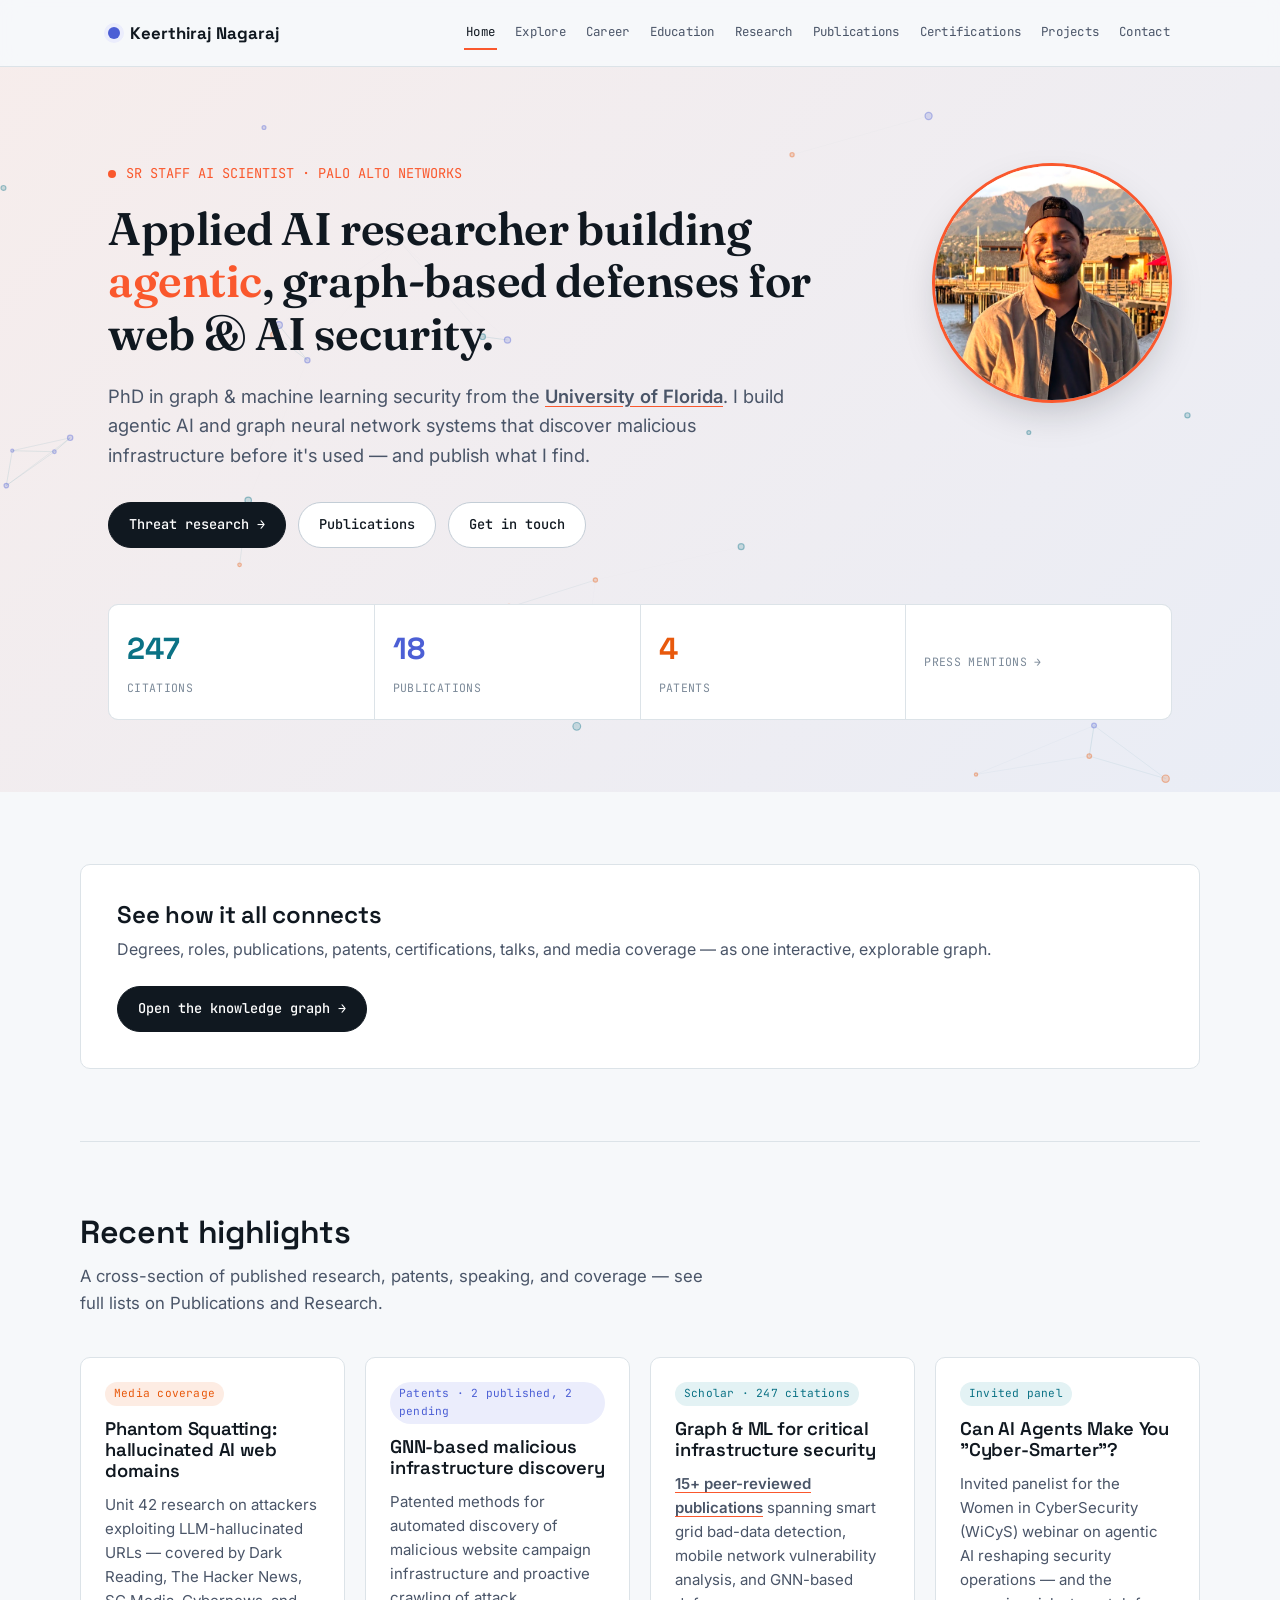
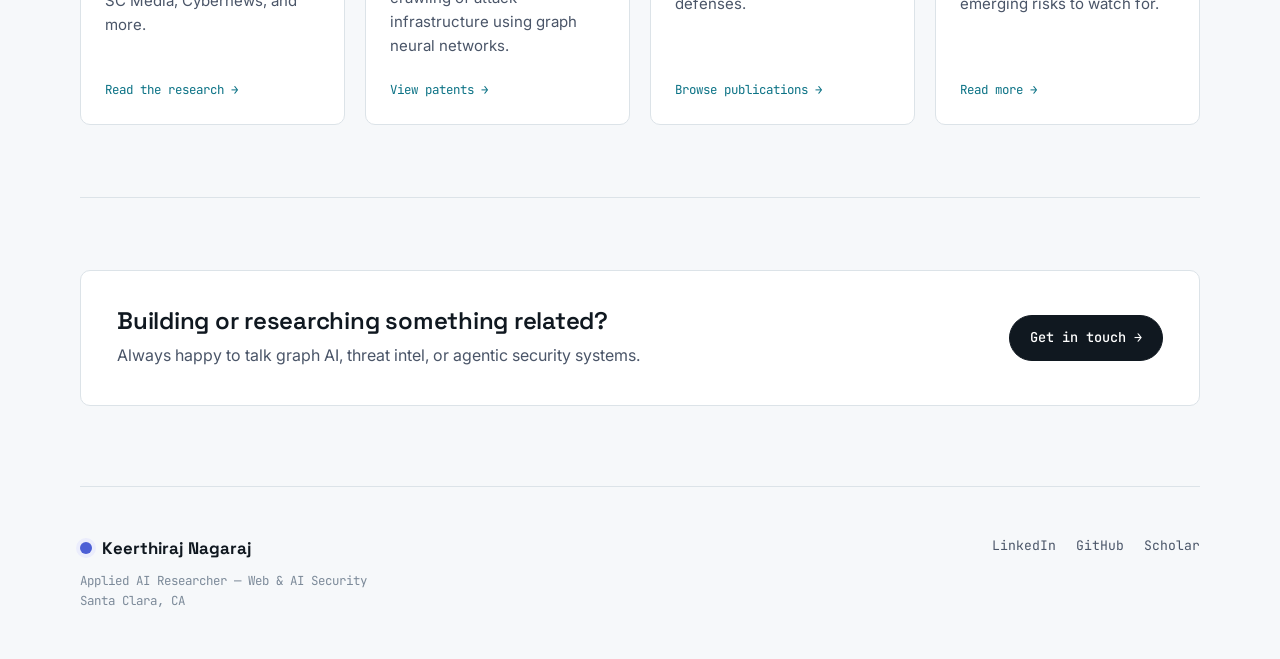
==== index.html @ 699cabbe "Fix two mobile/tablet overflow bugs found in a full-site sweep - Nav: the hamburger-menu breakpoint " ====
<!DOCTYPE html>
<html lang="en">
<head>
<meta charset="UTF-8">
<meta name="viewport" content="width=device-width, initial-scale=1.0">
<title>Keerthiraj Nagaraj — Applied AI Researcher, Web &amp; AI Security</title>
<meta name="description" content="Keerthiraj Nagaraj, PhD — Sr Staff AI Scientist at Palo Alto Networks. Graph AI, LLMs, and Agentic AI for web and AI security research.">
<meta property="og:title" content="Keerthiraj Nagaraj — Applied AI Researcher, Web &amp; AI Security">
<meta property="og:description" content="Sr Staff AI Scientist at Palo Alto Networks. Graph neural networks, LLMs, and agentic AI for threat detection. 247 citations · 4 patents · Unit 42 research.">
<meta property="og:type" content="website">
<meta property="og:url" content="https://keerthiraj-nagaraj.github.io/">
<link rel="preconnect" href="https://fonts.googleapis.com">
<link rel="preconnect" href="https://fonts.gstatic.com" crossorigin>
<link href="https://fonts.googleapis.com/css2?family=Fraunces:opsz,wght@9..144,500..700&family=Space+Grotesk:wght@500;600;700&family=Inter:wght@400;500;600&family=JetBrains+Mono:wght@400;500&display=swap" rel="stylesheet">
<link rel="stylesheet" href="css/style.css?v=5">
</head>
<body class="page-home">

<header class="site-header">
  <nav class="nav">
    <a href="index.html" class="nav-brand"><span class="nav-node"></span> Keerthiraj Nagaraj</a>
    <button class="nav-toggle" aria-label="Toggle navigation">
      <svg viewBox="0 0 24 24" fill="none" stroke-width="2" stroke-linecap="round"><path d="M3 6h18M3 12h18M3 18h18"/></svg>
    </button>
    <div class="nav-links">
      <a href="index.html" class="active">Home</a>
      <a href="explore.html">Explore</a>
      <a href="career.html">Career</a>
      <a href="education.html">Education</a>
      <a href="research.html">Research</a>
      <a href="publications.html">Publications</a>
      <a href="certifications.html">Certifications</a>
      <a href="projects.html">Projects</a>
      <a href="contact.html">Contact</a>
    </div>
  </nav>
</header>

<main>
  <!-- ============ HERO ============ -->
  <section class="hero">
    <canvas id="hero-canvas"></canvas>
    <div class="hero-inner wrap">
      <div class="hero-top">
        <div class="hero-copy">
          <a href="career.html" class="hero-eyebrow"><span class="pulse"></span> SR STAFF AI SCIENTIST · PALO ALTO NETWORKS</a>
          <h1>Applied AI researcher building <span class="accent">agentic</span>, graph-based defenses for web &amp; AI security.</h1>
          <p class="hero-sub">PhD in graph &amp; machine learning security from the <span class="hl">University of Florida</span>. I build agentic AI and graph neural network systems that discover malicious infrastructure before it's used — and publish what I find.</p>
          <div class="hero-actions">
            <a href="research.html" class="btn btn-primary">Threat research →</a>
            <a href="publications.html" class="btn">Publications</a>
            <a href="contact.html" class="btn">Get in touch</a>
          </div>
        </div>
        <div class="hero-photo">
          <img src="img/keerthiraj-hero.jpg" alt="Keerthiraj Nagaraj" width="700" height="607" loading="eager">
        </div>
      </div>

      <div class="stat-row">
        <div class="stat stat-citations"><span class="num">247</span><span class="lbl">Citations</span></div>
        <div class="stat stat-pubs"><span class="num">18</span><span class="lbl">Publications</span></div>
        <div class="stat stat-patents"><span class="num">4</span><span class="lbl">Patents</span></div>
        <a class="stat stat-media" href="research.html#phantom-squatting"><span class="lbl">Press mentions →</span></a>
      </div>
    </div>
  </section>

  <!-- ============ EXPLORE TEASER ============ -->
  <section class="section wrap fade-in">
    <div class="card" style="display:flex; align-items:center; justify-content:space-between; gap:24px; flex-wrap:wrap; padding:36px;">
      <div>
        <h2 style="font-size:1.5rem; margin-bottom:8px;">See how it all connects</h2>
        <p class="muted">Degrees, roles, publications, patents, certifications, talks, and media coverage — as one interactive, explorable graph.</p>
      </div>
      <a href="explore.html" class="btn btn-primary">Open the knowledge graph →</a>
    </div>
  </section>

  <!-- ============ HIGHLIGHTS ============ -->
  <section class="section wrap fade-in">
    <div class="section-head">
      <h2>Recent highlights</h2>
      <p>A cross-section of published research, patents, speaking, and coverage — see full lists on Publications and Research.</p>
    </div>

    <div class="grid-4">
      <div class="card feature-card">
        <div class="card-top">
          <span class="tag amber">Media coverage</span>
        </div>
        <h3>Phantom Squatting: hallucinated AI web domains</h3>
        <p>Unit 42 research on attackers exploiting LLM-hallucinated URLs — covered by Dark Reading, The Hacker News, SC Media, Cybernews, and more.</p>
        <div class="card-footer">
          <a href="research.html#phantom-squatting">Read the research →</a>
        </div>
      </div>

      <div class="card feature-card">
        <div class="card-top">
          <span class="tag violet">Patents · 2 published, 2 pending</span>
        </div>
        <h3>GNN-based malicious infrastructure discovery</h3>
        <p>Patented methods for automated discovery of malicious website campaign infrastructure and proactive crawling of attack infrastructure using graph neural networks.</p>
        <div class="card-footer">
          <a href="publications.html#patents">View patents →</a>
        </div>
      </div>

      <div class="card feature-card">
        <div class="card-top">
          <span class="tag">Scholar · 247 citations</span>
        </div>
        <h3>Graph &amp; ML for critical infrastructure security</h3>
        <p><span class="hl">15+ peer-reviewed publications</span> spanning smart grid bad-data detection, mobile network vulnerability analysis, and GNN-based defenses.</p>
        <div class="card-footer">
          <a href="publications.html">Browse publications →</a>
        </div>
      </div>

      <div class="card feature-card">
        <div class="card-top">
          <span class="tag">Invited panel</span>
        </div>
        <h3>Can AI Agents Make You "Cyber-Smarter"?</h3>
        <p>Invited panelist for the Women in CyberSecurity (WiCyS) webinar on agentic AI reshaping security operations — and the emerging risks to watch for.</p>
        <div class="card-footer">
          <a href="research.html#wicys-panel">Read more →</a>
        </div>
      </div>
    </div>
  </section>

  <!-- ============ CTA ============ -->
  <section class="section wrap fade-in" style="border-bottom:none; padding-bottom:40px;">
    <div class="card" style="display:flex; align-items:center; justify-content:space-between; gap:24px; flex-wrap:wrap; padding:36px;">
      <div>
        <h2 style="font-size:1.5rem; margin-bottom:8px;">Building or researching something related?</h2>
        <p class="muted">Always happy to talk graph AI, threat intel, or agentic security systems.</p>
      </div>
      <a href="contact.html" class="btn btn-primary">Get in touch →</a>
    </div>
  </section>
</main>

<footer class="site-footer wrap">
  <div class="footer-grid">
    <div>
      <div class="nav-brand" style="margin-bottom:10px;"><span class="nav-node"></span> Keerthiraj Nagaraj</div>
      <p class="footer-note">Applied AI Researcher — Web &amp; AI Security<br>Santa Clara, CA</p>
    </div>
    <div class="footer-links">
      <a href="https://www.linkedin.com/in/keerthirajnagaraj" target="_blank" rel="noopener">LinkedIn</a>
      <a href="https://github.com/Keerthiraj-Nagaraj" target="_blank" rel="noopener">GitHub</a>
      <a href="https://scholar.google.com/citations?hl=en&user=zA0x51YAAAAJ" target="_blank" rel="noopener">Scholar</a>
    </div>
  </div>
</footer>

<script src="js/main.js?v=5"></script>
</body>
</html>
---- css/style.css ----
/* ===========================================================
   Keerthiraj Nagaraj — Portfolio
   Design tokens: graph-network motif, light/bright, tech palette
   =========================================================== */

:root {
  /* Color */
  --paper: #F6F8FA;
  --paper-raised: #FFFFFF;
  --ink: #101820;
  --ink-soft: #4A5568;
  --ink-faint: #7C8A99;
  --teal: #0B7285;
  --teal-soft: #E3F2F4;
  --violet: #4C5FD5;
  --violet-soft: #EBEDFC;
  --amber: #E8590C;
  --amber-soft: #FDECE3;
  --sky: #1C7ED6;
  --sky-soft: #E7F1FC;
  --coral: #D6336C;
  --coral-soft: #FBE7EF;
  --green: #2F9E44;
  --green-soft: #E9F7EC;
  --magenta: #AE3EC9;
  --magenta-soft: #F6E9FA;
  --slate: #5C677D;
  --slate-soft: #EAECEF;
  --line: #DCE3E8;
  --line-strong: #C3CDD6;

  /* Brand colors — University of Florida + Palo Alto Networks, blended into a
     per-page accent instead of one flat color everywhere. UF's and PAN's
     oranges are near-identical hues, so they share one token. */
  --brand-orange: #FA582D;
  --brand-orange-soft: #FFE7DE;
  --brand-blue: #0021A5;
  --brand-blue-soft: #E1E4F5;
  --accent: var(--brand-orange);
  --accent-soft: var(--brand-orange-soft);

  /* Type */
  --font-display: 'Space Grotesk', sans-serif;
  --font-serif: 'Fraunces', serif;
  --font-body: 'Inter', sans-serif;
  --font-mono: 'JetBrains Mono', monospace;

  /* Layout */
  --max-w: 1120px;
  --max-w-wide: 1400px;
  --radius: 10px;
  --radius-sm: 6px;
}

body.page-explore, body.page-education, body.page-publications, body.page-projects {
  --accent: var(--brand-blue);
  --accent-soft: var(--brand-blue-soft);
}
body.page-contact { --accent: var(--ink); --accent-soft: var(--slate-soft); }

* { box-sizing: border-box; }
html { scroll-behavior: smooth; }

body {
  margin: 0;
  background: var(--paper);
  color: var(--ink);
  font-family: var(--font-body);
  font-size: 16px;
  line-height: 1.6;
  -webkit-font-smoothing: antialiased;
}

@media (prefers-reduced-motion: reduce) {
  html { scroll-behavior: auto; }
  * { animation-duration: 0.001ms !important; transition-duration: 0.001ms !important; }
}

a { color: var(--teal); text-decoration: none; }
a:hover { text-decoration: underline; }

:focus-visible {
  outline: 2px solid var(--teal);
  outline-offset: 3px;
}

h1, h2, h3, h4 {
  font-family: var(--font-display);
  font-weight: 600;
  line-height: 1.15;
  margin: 0;
  letter-spacing: -0.01em;
}

p { margin: 0; }

.wrap {
  max-width: var(--max-w);
  margin: 0 auto;
  padding: 0 28px;
}
.wrap-wide {
  max-width: var(--max-w-wide);
  margin: 0 auto;
  padding: 0 28px;
}

/* ---------- Background graph texture ---------- */
.bg-graph {
  position: fixed;
  inset: 0;
  z-index: -1;
  pointer-events: none;
  opacity: 0.5;
}

/* ---------- Header / Nav ---------- */
.site-header {
  position: sticky;
  top: 0;
  z-index: 50;
  background: rgba(246, 248, 250, 0.88);
  backdrop-filter: blur(10px);
  border-bottom: 1px solid var(--line);
}

.nav {
  display: flex;
  align-items: center;
  justify-content: space-between;
  padding: 16px 28px;
  max-width: var(--max-w);
  margin: 0 auto;
}

.nav-brand {
  display: flex;
  align-items: center;
  gap: 10px;
  font-family: var(--font-display);
  font-weight: 700;
  font-size: 1.05rem;
  color: var(--ink);
}

.nav-brand:hover { text-decoration: none; }

.nav-node {
  width: 12px;
  height: 12px;
  border-radius: 50%;
  background: var(--violet);
  box-shadow: 0 0 0 4px var(--violet-soft);
}

.nav-links {
  display: flex;
  gap: 16px;
  align-items: center;
  font-family: var(--font-mono);
  font-size: 0.78rem;
  letter-spacing: 0.02em;
}

.nav-links a {
  color: var(--ink-soft);
  padding: 6px 2px;
  border-bottom: 2px solid transparent;
}

.nav-links a:hover,
.nav-links a.active {
  color: var(--ink);
  text-decoration: none;
  border-bottom-color: var(--accent);
}

.nav-toggle {
  display: none;
  background: none;
  border: none;
  cursor: pointer;
  padding: 4px;
}
.nav-toggle svg { width: 24px; height: 24px; stroke: var(--ink); }

@media (max-width: 920px) {
  .nav-links {
    position: fixed;
    top: 61px;
    left: 0; right: 0;
    background: var(--paper-raised);
    border-bottom: 1px solid var(--line);
    flex-direction: column;
    gap: 0;
    padding: 8px 0;
    display: none;
  }
  .nav-links.open { display: flex; }
  .nav-links a { width: 100%; padding: 14px 28px; border-bottom: 1px solid var(--line); }
  .nav-toggle { display: block; }
}

/* ---------- Node tag (structural / section marker) ---------- */
.node-tag {
  display: inline-flex;
  align-items: center;
  gap: 8px;
  font-family: var(--font-mono);
  font-size: 0.78rem;
  color: var(--accent);
  letter-spacing: 0.04em;
  text-transform: uppercase;
  margin-bottom: 14px;
}
.node-tag::before {
  content: '';
  width: 9px;
  height: 9px;
  border-radius: 50%;
  background: var(--paper-raised);
  border: 2px solid var(--accent);
}

/* ---------- Section rhythm ---------- */
.section {
  padding: 72px 0;
  border-bottom: 1px solid var(--line);
  position: relative;
}
.section:last-of-type { border-bottom: none; }

.section-head {
  max-width: 640px;
  margin-bottom: 40px;
}
.section-head h2 {
  font-size: 2rem;
  margin-bottom: 12px;
}
.section-head p {
  color: var(--ink-soft);
  font-size: 1.05rem;
}

/* ---------- Buttons ---------- */
.btn {
  display: inline-flex;
  align-items: center;
  gap: 8px;
  padding: 11px 20px;
  border-radius: 999px;
  font-family: var(--font-mono);
  font-size: 0.85rem;
  font-weight: 500;
  border: 1px solid var(--line-strong);
  background: var(--paper-raised);
  color: var(--ink);
  cursor: pointer;
  transition: border-color 0.15s, transform 0.15s;
}
.btn:hover { text-decoration: none; border-color: var(--accent); transform: translateY(-1px); }
.btn-primary { background: var(--ink); color: var(--paper-raised); border-color: var(--ink); }
.btn-primary:hover { border-color: var(--ink); background: #1B2733; }
.btn svg { width: 15px; height: 15px; }

/* ---------- Cards ---------- */
.card {
  background: var(--paper-raised);
  border: 1px solid var(--line);
  border-radius: var(--radius);
  padding: 24px;
  transition: border-color 0.15s, box-shadow 0.15s, transform 0.15s;
}
.card:hover {
  border-color: var(--accent);
  box-shadow: 0 8px 24px -12px rgba(16, 24, 32, 0.15);
  transform: translateY(-2px);
}

.hl {
  font-weight: 600;
  text-decoration: underline;
  text-decoration-color: var(--accent);
  text-underline-offset: 3px;
}

.tag {
  display: inline-block;
  font-family: var(--font-mono);
  font-size: 0.7rem;
  padding: 3px 9px;
  border-radius: 999px;
  background: var(--teal-soft);
  color: var(--teal);
  letter-spacing: 0.02em;
}
.tag.violet { background: var(--violet-soft); color: var(--violet); }
.tag.amber { background: var(--amber-soft); color: var(--amber); }

/* ---------- Footer ---------- */
.site-footer {
  padding: 48px 0;
  border-top: 1px solid var(--line);
  margin-top: 40px;
}
.footer-grid {
  display: flex;
  justify-content: space-between;
  align-items: flex-start;
  gap: 24px;
  flex-wrap: wrap;
}
.footer-links {
  display: flex;
  gap: 20px;
  flex-wrap: wrap;
  font-family: var(--font-mono);
  font-size: 0.82rem;
}
.footer-links a { color: var(--ink-soft); }
.footer-note {
  font-family: var(--font-mono);
  font-size: 0.78rem;
  color: var(--ink-faint);
}

/* ---------- Utility ---------- */
.grid-2 { display: grid; grid-template-columns: repeat(2, 1fr); gap: 20px; }
.grid-3 { display: grid; grid-template-columns: repeat(3, 1fr); gap: 20px; }
.grid-4 { display: grid; grid-template-columns: repeat(4, 1fr); gap: 20px; }
@media (max-width: 980px) {
  .grid-4 { grid-template-columns: repeat(2, 1fr); }
}
@media (max-width: 860px) {
  .grid-2, .grid-3 { grid-template-columns: 1fr; }
}
@media (max-width: 640px) {
  .grid-4 { grid-template-columns: 1fr; }
}

.mono { font-family: var(--font-mono); }
.muted { color: var(--ink-soft); }
.center { text-align: center; }

.fade-in {
  opacity: 0;
  transform: translateY(10px);
  transition: opacity 0.5s ease, transform 0.5s ease;
}
.fade-in.visible { opacity: 1; transform: translateY(0); }

/* ===========================================================
   Hero
   =========================================================== */
.hero {
  padding: 76px 0 40px;
}
.hero-eyebrow {
  font-family: var(--font-mono);
  font-size: 0.85rem;
  color: var(--accent);
  margin-bottom: 18px;
  display: flex;
  align-items: center;
  gap: 10px;
}
.hero-eyebrow:hover { text-decoration: none; }
.hero-eyebrow .pulse {
  width: 8px; height: 8px;
  border-radius: 50%;
  background: var(--accent);
  animation: pulse 2.2s infinite;
}
@keyframes pulse {
  0% { box-shadow: 0 0 0 0 rgba(250,88,45,0.45); }
  70% { box-shadow: 0 0 0 7px rgba(250,88,45,0); }
  100% { box-shadow: 0 0 0 0 rgba(250,88,45,0); }
}
/* Photo always sits beside the copy, at every width — it just shrinks as the
   viewport narrows instead of ever dropping below the text. */
.hero-top {
  display: flex;
  flex-direction: row;
  align-items: flex-start;
  justify-content: space-between;
  gap: 48px;
  width: 100%;
}
.hero-copy { flex: 1 1 0%; min-width: 0; }
.hero-photo { flex: 0 0 auto; }
.hero-photo img {
  display: block;
  width: 240px;
  height: 240px;
  max-width: 240px;
  max-height: 240px;
  border-radius: 50%;
  object-fit: cover;
  object-position: 50% 22%;
  border: 3px solid var(--accent);
  box-shadow: 0 16px 40px -12px rgba(16, 24, 32, 0.25);
}
@media (max-width: 860px) {
  .hero-top { gap: 24px; }
  .hero-photo img { width: 130px; height: 130px; max-width: 130px; max-height: 130px; border-width: 2px; }
}
@media (max-width: 480px) {
  .hero-top { gap: 16px; }
  .hero-photo img { width: 84px; height: 84px; max-width: 84px; max-height: 84px; }
}
.hero h1 {
  font-family: var(--font-serif);
  font-size: clamp(1.9rem, 3.6vw, 2.85rem);
  max-width: 860px;
}
.hero h1 .accent { color: var(--accent); }
.hero-sub {
  margin-top: 22px;
  font-size: 1.15rem;
  color: var(--ink-soft);
  max-width: 700px;
}
.hero-actions {
  display: flex;
  gap: 12px;
  margin-top: 32px;
  flex-wrap: wrap;
}
.stat-row {
  display: grid;
  grid-template-columns: repeat(4, 1fr);
  gap: 1px;
  background: var(--line);
  border: 1px solid var(--line);
  border-radius: var(--radius);
  margin-top: 56px;
  overflow: hidden;
}
.stat {
  background: var(--paper-raised);
  padding: 20px 18px;
  text-align: left;
}
.stat .num {
  font-family: var(--font-display);
  font-size: 1.9rem;
  font-weight: 700;
  color: var(--ink);
  display: block;
}
.stat .lbl {
  font-family: var(--font-mono);
  font-size: 0.72rem;
  color: var(--ink-faint);
  text-transform: uppercase;
  letter-spacing: 0.03em;
}
.stat-media {
  display: flex;
  flex-direction: column;
  justify-content: center;
  text-decoration: none;
  transition: background 0.15s;
}
.stat-media .lbl { transition: color 0.15s; }
.stat-media:hover { background: var(--paper); }
.stat-media:hover .lbl { color: var(--teal); }
@media (max-width: 700px) {
  .stat-row { grid-template-columns: repeat(2, 1fr); }
}

/* ===========================================================
   Career Graph (signature element)
   =========================================================== */
/* ===========================================================
   Knowledge Graph (D3, homepage signature element)
   =========================================================== */
.kg-panel {
  background: var(--paper-raised);
  border: 1px solid var(--line);
  border-radius: var(--radius);
  padding: 16px 16px 0;
  overflow: hidden;
}
.kg-controls {
  display: flex;
  flex-wrap: wrap;
  gap: 14px;
  align-items: center;
  justify-content: space-between;
  padding-bottom: 14px;
  border-bottom: 1px solid var(--line);
}
.kg-legend {
  display: flex;
  flex-wrap: wrap;
  gap: 8px;
}
.kg-chip {
  display: inline-flex;
  align-items: center;
  gap: 6px;
  padding: 5px 12px;
  border-radius: 999px;
  border: 1px solid var(--line-strong);
  background: var(--paper-raised);
  font-family: var(--font-mono);
  font-size: 0.72rem;
  color: var(--ink-soft);
  cursor: pointer;
  user-select: none;
  transition: opacity 0.15s, border-color 0.15s;
}
.kg-chip .sw { width: 8px; height: 8px; border-radius: 50%; flex-shrink: 0; }
.kg-chip.off { opacity: 0.35; }
.kg-search input {
  font-family: var(--font-mono);
  font-size: 0.8rem;
  padding: 7px 12px;
  border-radius: var(--radius-sm);
  border: 1px solid var(--line-strong);
  background: var(--paper);
  color: var(--ink);
  min-width: 200px;
}
.kg-search input:focus { outline: 2px solid var(--teal); outline-offset: 1px; }
.kg-canvas-wrap {
  width: 100%;
  height: min(76vh, 760px);
  min-height: 480px;
  cursor: grab;
  touch-action: none;
}
@media (max-width: 640px) {
  .kg-canvas-wrap { height: min(88vh, 820px); min-height: 560px; }
}
.kg-canvas-wrap:active { cursor: grabbing; }
#kg-svg { display: block; width: 100%; height: 100%; }
.kg-node circle, .kg-node path {
  stroke-width: 2px;
  cursor: pointer;
  transition: filter 0.15s;
}
.kg-node circle { transition: r 0.15s, filter 0.15s; }
.kg-node text {
  font-family: var(--font-mono);
  font-size: 10px;
  fill: var(--ink-soft);
  pointer-events: none;
}
@media (max-width: 640px) {
  .kg-node text { font-size: 8.5px; }
}
.kg-node.dim { opacity: 0.12; }
.kg-node.active circle, .kg-node.active path { filter: drop-shadow(0 0 6px rgba(76,95,213,0.55)); }
.kg-node.is-category circle, .kg-node.is-category path { stroke-width: 2.5px; }
.kg-node.is-category text { font-weight: 600; }
.kg-link { stroke: var(--line-strong); stroke-width: 1px; }
.kg-link.dim { opacity: 0.06; }
.kg-link.active { stroke-width: 1.6px; opacity: 0.9; }
.kg-link-label {
  font-family: var(--font-mono);
  font-size: 8.5px;
  fill: var(--ink-faint);
  pointer-events: none;
}

.graph-detail {
  border-top: 1px solid var(--line);
  padding: 22px 24px;
  min-height: 108px;
}
.graph-detail .gd-period {
  font-family: var(--font-mono);
  font-size: 0.78rem;
  color: var(--teal);
  text-transform: uppercase;
  letter-spacing: 0.03em;
}
.graph-detail h4 { font-size: 1.15rem; margin: 6px 0 8px; }
.graph-detail p { color: var(--ink-soft); font-size: 0.96rem; }
.graph-detail a { font-family: var(--font-mono); font-size: 0.82rem; }
.graph-hint {
  font-family: var(--font-mono);
  font-size: 0.75rem;
  color: var(--ink-faint);
  text-align: center;
  padding: 10px 0 4px;
}

/* ===========================================================
   Highlight / feature cards
   =========================================================== */
.feature-card {
  display: flex;
  flex-direction: column;
  gap: 12px;
}
.feature-card .card-top {
  display: flex;
  justify-content: space-between;
  align-items: flex-start;
  gap: 12px;
}
.feature-card h3 { font-size: 1.15rem; }
.feature-card p { color: var(--ink-soft); font-size: 0.94rem; }
.feature-card .card-footer {
  margin-top: auto;
  display: flex;
  gap: 14px;
  font-family: var(--font-mono);
  font-size: 0.78rem;
  padding-top: 10px;
}

/* ===========================================================
   Publications
   =========================================================== */
.filter-bar {
  display: flex;
  gap: 8px;
  flex-wrap: wrap;
  margin-bottom: 32px;
}
.filter-btn {
  font-family: var(--font-mono);
  font-size: 0.78rem;
  padding: 8px 16px;
  border-radius: 999px;
  border: 1px solid var(--line-strong);
  background: var(--paper-raised);
  cursor: pointer;
  color: var(--ink-soft);
  transition: all 0.15s;
}
.filter-btn:hover { border-color: var(--teal); color: var(--ink); }
.filter-btn.active { background: var(--ink); color: var(--paper-raised); border-color: var(--ink); }

.pub-list { display: flex; flex-direction: column; gap: 1px; }
.pub-item {
  display: grid;
  grid-template-columns: 90px 1fr 90px;
  gap: 20px;
  align-items: start;
  padding: 20px 4px;
  border-bottom: 1px solid var(--line);
  transition: background 0.15s;
}
.pub-item:hover { background: var(--paper-raised); }
.pub-year { font-family: var(--font-mono); color: var(--ink-faint); font-size: 0.85rem; padding-top: 2px; }
.pub-body h4 { font-size: 1.02rem; margin-bottom: 6px; font-weight: 600; }
.pub-venue { color: var(--ink-soft); font-size: 0.9rem; margin-bottom: 8px; }
.pub-authors { color: var(--ink-faint); font-size: 0.84rem; }
.pub-cites {
  font-family: var(--font-mono);
  text-align: right;
  font-size: 0.82rem;
  color: var(--teal);
  padding-top: 2px;
}
.pub-cites .n { display: block; font-size: 1.05rem; font-weight: 600; color: var(--ink); }
@media (max-width: 640px) {
  .pub-item { grid-template-columns: 1fr; gap: 6px; }
  .pub-cites { text-align: left; }
}

.scholar-bar {
  display: grid;
  grid-template-columns: repeat(3, 1fr);
  gap: 1px;
  background: var(--line);
  border: 1px solid var(--line);
  border-radius: var(--radius);
  overflow: hidden;
  margin-bottom: 44px;
}
@media (max-width: 640px) { .scholar-bar { grid-template-columns: 1fr; } }

/* ===========================================================
   Certifications
   =========================================================== */
.cert-list { display: flex; flex-direction: column; gap: 1px; }
.cert-item {
  display: grid;
  grid-template-columns: 90px 1fr 120px;
  gap: 20px;
  align-items: start;
  padding: 18px 4px;
  border-bottom: 1px solid var(--line);
  transition: background 0.15s;
}
.cert-item:hover { background: var(--paper-raised); }
.cert-date { font-family: var(--font-mono); color: var(--ink-faint); font-size: 0.85rem; padding-top: 2px; }
.cert-body h4 { font-size: 1rem; margin-bottom: 4px; font-weight: 600; }
.cert-issuer { color: var(--ink-soft); font-size: 0.88rem; }
.cert-link {
  font-family: var(--font-mono);
  text-align: right;
  font-size: 0.78rem;
  padding-top: 2px;
}

/* ===========================================================
   Education
   =========================================================== */
.edu-list { display: flex; flex-direction: column; gap: 1px; }
.edu-item {
  padding: 22px 4px;
  border-bottom: 1px solid var(--line);
}
.edu-item:last-child { border-bottom: none; }
.edu-top {
  display: flex;
  justify-content: space-between;
  align-items: baseline;
  gap: 12px;
  flex-wrap: wrap;
  margin-bottom: 4px;
}
.edu-item h4 { font-size: 1.1rem; }
.edu-dates { font-family: var(--font-mono); font-size: 0.82rem; color: var(--ink-faint); white-space: nowrap; }
.edu-school { color: var(--teal); font-size: 0.92rem; margin-bottom: 8px; }
.edu-grade { font-family: var(--font-mono); font-size: 0.85rem; color: var(--ink-soft); margin-bottom: 10px; }
.edu-activities { color: var(--ink-soft); font-size: 0.92rem; line-height: 1.6; }
@media (max-width: 640px) {
  .cert-item { grid-template-columns: 1fr; gap: 6px; }
  .cert-link { text-align: left; }
}

/* ===========================================================
   Research / threat intel
   =========================================================== */
.article-card { display: flex; flex-direction: column; gap: 14px; }
.article-card .art-meta {
  font-family: var(--font-mono);
  font-size: 0.75rem;
  color: var(--ink-faint);
  text-transform: uppercase;
}
.article-card h3 { font-size: 1.2rem; }
.article-card p { color: var(--ink-soft); font-size: 0.95rem; }

.media-strip {
  display: flex;
  flex-wrap: wrap;
  gap: 10px;
}
.media-chip {
  display: inline-flex;
  align-items: center;
  gap: 8px;
  padding: 9px 16px;
  border-radius: 999px;
  border: 1px solid var(--line-strong);
  background: var(--paper-raised);
  font-size: 0.88rem;
  color: var(--ink);
}
.media-chip:hover { border-color: var(--accent); text-decoration: none; color: var(--ink); }
.media-chip .dot { width: 6px; height: 6px; border-radius: 50%; background: var(--accent); }

.intel-item {
  border: 1px solid var(--line);
  border-radius: var(--radius);
  padding: 20px 22px;
  margin-bottom: 14px;
  background: var(--paper-raised);
}
.intel-item .ii-top {
  display: flex;
  justify-content: space-between;
  align-items: baseline;
  gap: 12px;
  flex-wrap: wrap;
  margin-bottom: 10px;
}
.intel-item h4 { font-size: 1rem; }
.intel-item .ii-date { font-family: var(--font-mono); font-size: 0.78rem; color: var(--ink-faint); }
.intel-links { display: flex; gap: 16px; font-family: var(--font-mono); font-size: 0.8rem; flex-wrap: wrap; }
.intel-links a { display: inline-flex; align-items: center; gap: 5px; }

/* ===========================================================
   Projects
   =========================================================== */
.repo-card { display: flex; flex-direction: column; gap: 10px; }
.repo-card .repo-top { display: flex; justify-content: space-between; align-items: baseline; gap: 10px; }
.repo-card h3 { font-size: 1.05rem; font-family: var(--font-mono); }
.repo-card p { color: var(--ink-soft); font-size: 0.92rem; min-height: 42px; }
.repo-stats { display: flex; gap: 16px; font-family: var(--font-mono); font-size: 0.78rem; color: var(--ink-faint); }
.repo-stats span { display: inline-flex; align-items: center; gap: 5px; }
.repo-stats svg { width: 13px; height: 13px; }

.award-item {
  display: flex;
  gap: 18px;
  padding: 22px 0;
  border-bottom: 1px solid var(--line);
}
.award-item:last-child { border-bottom: none; }
.award-icon {
  width: 40px; height: 40px;
  border-radius: 50%;
  background: var(--amber-soft);
  display: flex; align-items: center; justify-content: center;
  flex-shrink: 0;
}
.award-icon svg { width: 19px; height: 19px; stroke: var(--amber); }
.award-item h4 { font-size: 1rem; margin-bottom: 4px; }
.award-item p { color: var(--ink-soft); font-size: 0.9rem; }

/* ===========================================================
   Contact
   =========================================================== */
.contact-grid {
  display: grid;
  grid-template-columns: repeat(4, 1fr);
  gap: 16px;
}
@media (max-width: 920px) { .contact-grid { grid-template-columns: 1fr 1fr; } }
@media (max-width: 500px) { .contact-grid { grid-template-columns: 1fr; } }
.contact-card {
  display: flex;
  flex-direction: column;
  gap: 10px;
  align-items: flex-start;
}
.contact-card svg { width: 22px; height: 22px; stroke: var(--teal); }
.contact-card h4 { font-size: 1rem; }
.contact-card span { font-family: var(--font-mono); font-size: 0.82rem; color: var(--ink-faint); }

.page-hero {
  padding: 56px 0 8px;
}
.page-hero h1 { font-family: var(--font-serif); font-size: clamp(2rem, 4vw, 2.6rem); }
.page-hero p { color: var(--ink-soft); font-size: 1.05rem; margin-top: 14px; max-width: 640px; }

/* ===========================================================
   Hero — animated canvas background + gradient tint
   =========================================================== */
.hero {
  position: relative;
  overflow: hidden;
  padding: 96px 0 72px;
  display: flex;
  flex-direction: column;
  justify-content: center;
  box-sizing: border-box;
}
.hero::before {
  content: '';
  position: absolute;
  inset: 0;
  background: linear-gradient(135deg,
    rgba(250,88,45,0.07) 0%,
    rgba(0,33,165,0.05) 100%);
  z-index: 0;
}
#hero-canvas {
  position: absolute;
  inset: 0;
  width: 100%;
  height: 100%;
  z-index: 0;
  pointer-events: none;
}
.hero > * { position: relative; z-index: 1; }

/* ===========================================================
   Color-coded hero stats
   =========================================================== */
.stat-citations .num { color: var(--teal); }
.stat-pubs      .num { color: var(--violet); }
.stat-patents   .num { color: var(--amber); }

/* ===========================================================
   Featured research card (flagship full-width article)
   =========================================================== */
.featured-research {
  border: 1.5px solid var(--accent);
  border-left: 5px solid var(--accent);
  background: linear-gradient(135deg, var(--paper-raised) 55%, var(--accent-soft) 100%);
  border-radius: var(--radius);
  padding: 32px 36px;
  margin-bottom: 28px;
  display: grid;
  grid-template-columns: 1fr 160px;
  gap: 28px;
  align-items: start;
  transition: box-shadow 0.2s, transform 0.2s;
}
.featured-research:hover {
  box-shadow: 0 14px 36px -8px rgba(250,88,45,0.2);
  transform: translateY(-2px);
}
.featured-research-badge {
  display: inline-flex;
  align-items: center;
  gap: 6px;
  background: var(--accent);
  color: #fff;
  font-family: var(--font-mono);
  font-size: 0.7rem;
  letter-spacing: 0.06em;
  text-transform: uppercase;
  padding: 4px 12px;
  border-radius: 999px;
  margin-bottom: 14px;
}
.featured-research h3 { font-size: 1.5rem; margin-bottom: 12px; line-height: 1.2; }
.featured-research p  { color: var(--ink-soft); font-size: 0.98rem; margin-bottom: 16px; }
.featured-research-links { display: flex; gap: 14px; flex-wrap: wrap; }
.featured-research-links a { font-family: var(--font-mono); font-size: 0.82rem; }
.featured-impact {
  display: flex;
  flex-direction: column;
  align-items: flex-end;
  gap: 6px;
  flex-shrink: 0;
  text-align: right;
}
.featured-impact .impact-lbl {
  font-family: var(--font-mono);
  font-size: 0.78rem;
  color: var(--accent);
  text-transform: uppercase;
  letter-spacing: 0.04em;
}
@media (max-width: 640px) {
  .featured-research {
    grid-template-columns: 1fr;
    border-left: 1.5px solid var(--accent);
    border-top: 5px solid var(--accent);
    padding: 24px;
  }
  .featured-impact { flex-direction: row; align-items: baseline; gap: 10px; }
}

/* ===========================================================
   Talk card — distinct treatment
   =========================================================== */
.talk-card {
  border-left: 4px solid var(--violet);
  background: linear-gradient(135deg, var(--paper-raised) 70%, var(--violet-soft) 100%);
}

/* ===========================================================
   IOC post border (alternating, decorative) & category tags
   =========================================================== */
.intel-item { border-left: 3px solid var(--line-strong); }
.intel-item.intel-tone-a { border-left-color: var(--accent); }
.intel-item.intel-tone-b { border-left-color: var(--violet); }

.ioc-tags { display: flex; gap: 6px; flex-wrap: wrap; margin-top: 8px; }
.ioc-tag {
  display: inline-flex;
  align-items: center;
  font-family: var(--font-mono);
  font-size: 0.65rem;
  padding: 2px 8px;
  border-radius: 999px;
  border: 1px solid;
  letter-spacing: 0.04em;
  text-transform: uppercase;
}
.ioc-tag.tag-phishing { border-color: var(--amber);  color: var(--amber); }
.ioc-tag.tag-malware  { border-color: #B7410E;        color: #B7410E; }
.ioc-tag.tag-scam     { border-color: var(--violet);  color: var(--violet); }
.ioc-tag.tag-ai       { border-color: var(--teal);    color: var(--teal); }
.ioc-tag.tag-smishing { border-color: var(--amber);   color: var(--amber); }
.ioc-tag.tag-apt      { border-color: #B7410E;        color: #B7410E; }

/* ===========================================================
   Citation impact bar (publications)
   =========================================================== */
.cite-bar {
  margin-top: 5px;
  height: 3px;
  border-radius: 2px;
  background: var(--line);
  overflow: hidden;
}
.cite-bar-fill {
  height: 100%;
  background: linear-gradient(90deg, var(--teal), var(--violet));
  border-radius: 2px;
  width: 0;
  transition: width 0.7s ease;
}

/* ===========================================================
   Media chips — more vibrant hover
   =========================================================== */
.media-chip:hover {
  background: var(--accent-soft);
  border-color: var(--accent);
  color: var(--accent);
}
.media-chip:hover .dot { background: var(--accent); }

/* ===========================================================
   Back-to-top button
   =========================================================== */
#back-top {
  position: fixed;
  bottom: 24px;
  right: 24px;
  z-index: 100;
  width: 40px; height: 40px;
  border-radius: 50%;
  background: var(--ink);
  color: var(--paper-raised);
  border: none;
  cursor: pointer;
  display: flex;
  align-items: center;
  justify-content: center;
  font-size: 18px;
  line-height: 1;
  opacity: 0;
  transform: translateY(10px);
  transition: opacity 0.2s, transform 0.2s, background 0.15s;
}
#back-top.visible { opacity: 1; transform: translateY(0); }
#back-top:hover { background: var(--accent); }

/* ===========================================================
   Career page — org groups + nested role blocks
   =========================================================== */
.career-stats { margin-bottom: 44px; }
.career-org { padding: 30px 0; border-bottom: 1px solid var(--line); }
.career-org:last-child { border-bottom: none; }
.career-org-head {
  display: flex;
  justify-content: space-between;
  align-items: baseline;
  flex-wrap: wrap;
  gap: 6px 16px;
  margin-bottom: 22px;
}
.career-org-head h3 { font-size: 1.3rem; }
.career-org-meta {
  font-family: var(--font-mono);
  font-size: 0.82rem;
  color: var(--ink-faint);
}
.career-role {
  position: relative;
  padding-left: 22px;
  border-left: 2px solid var(--line);
  margin-bottom: 26px;
}
.career-role:last-child { margin-bottom: 0; }
.career-role::before {
  content: '';
  position: absolute;
  left: -6px;
  top: 5px;
  width: 10px;
  height: 10px;
  border-radius: 50%;
  background: var(--paper-raised);
  border: 2px solid var(--accent);
}
.career-role-top {
  display: flex;
  justify-content: space-between;
  align-items: baseline;
  flex-wrap: wrap;
  gap: 4px 16px;
  margin-bottom: 4px;
}
.career-role h4 { font-size: 1.08rem; }
.career-role .cr-dates {
  font-family: var(--font-mono);
  font-size: 0.8rem;
  color: var(--ink-faint);
}
.career-role .cr-team {
  font-family: var(--font-mono);
  font-size: 0.85rem;
  color: var(--accent);
  margin-bottom: 10px;
}
.career-role p { color: var(--ink-soft); font-size: 0.94rem; margin-top: 6px; }
.career-role ul {
  margin: 10px 0 0;
  padding-left: 18px;
  color: var(--ink-soft);
  font-size: 0.94rem;
  line-height: 1.7;
}
.career-role ul li::marker { color: var(--accent); }
.career-role .cr-courses {
  font-family: var(--font-mono);
  font-size: 0.85rem;
  color: var(--ink-soft);
  margin-top: 8px;
  line-height: 1.8;
}
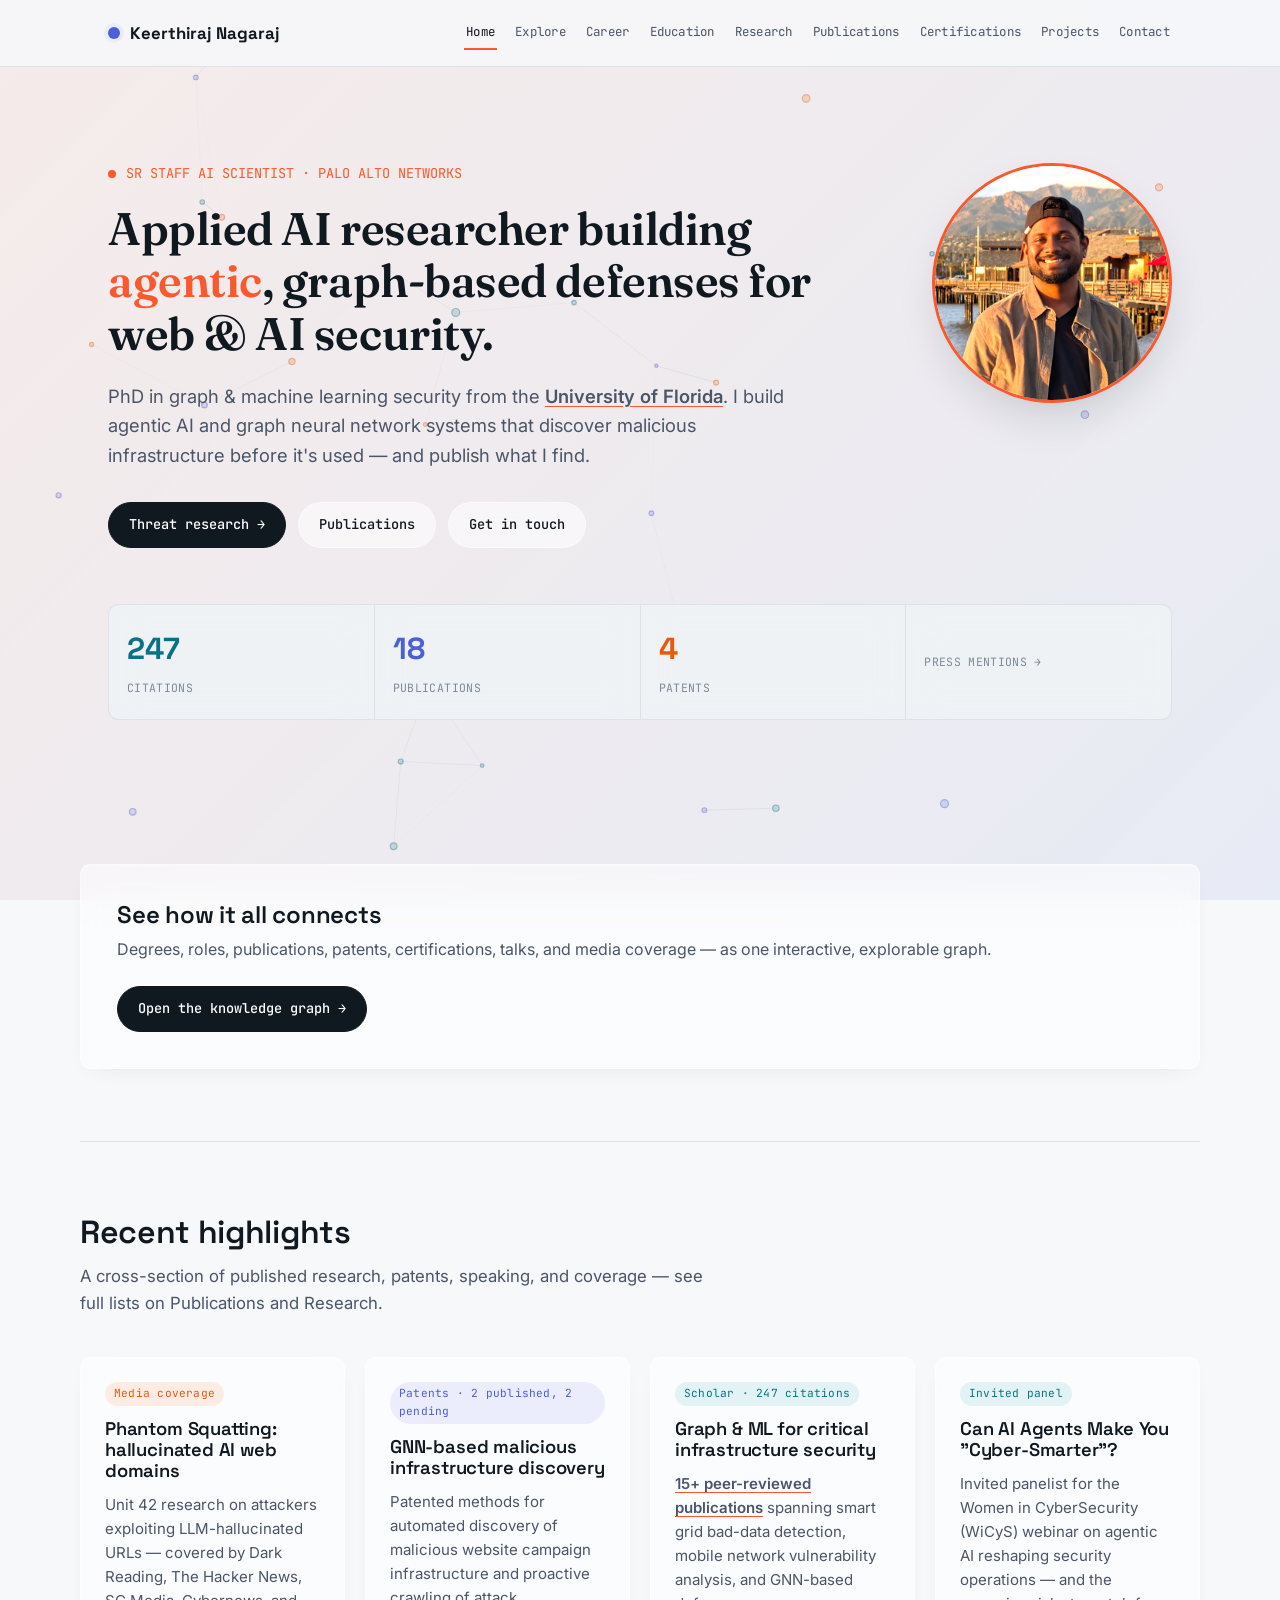
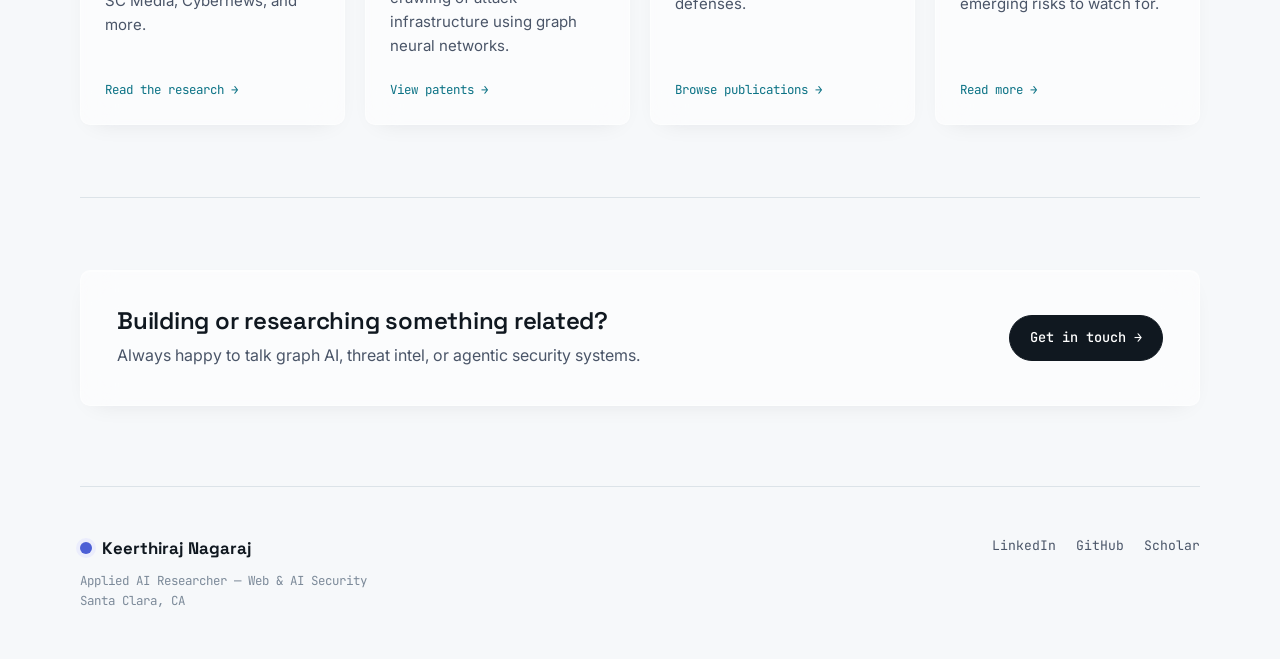
==== commit 53e04c30: "Apply glassmorphism visual redesign site-wide Extend the homepage's ambient gradient/particle canvas" ====
--- a/index.html
+++ b/index.html
@@ -12,7 +12,7 @@
 <link rel="preconnect" href="https://fonts.googleapis.com">
 <link rel="preconnect" href="https://fonts.gstatic.com" crossorigin>
 <link href="https://fonts.googleapis.com/css2?family=Fraunces:opsz,wght@9..144,500..700&family=Space+Grotesk:wght@500;600;700&family=Inter:wght@400;500;600&family=JetBrains+Mono:wght@400;500&display=swap" rel="stylesheet">
-<link rel="stylesheet" href="css/style.css?v=5">
+<link rel="stylesheet" href="css/style.css?v=6">
 </head>
 <body class="page-home">
 
@@ -39,7 +39,6 @@
 <main>
   <!-- ============ HERO ============ -->
   <section class="hero">
-    <canvas id="hero-canvas"></canvas>
     <div class="hero-inner wrap">
       <div class="hero-top">
         <div class="hero-copy">
@@ -157,6 +156,6 @@
   </div>
 </footer>
 
-<script src="js/main.js?v=5"></script>
+<script src="js/main.js?v=6"></script>
 </body>
 </html>
--- a/css/style.css
+++ b/css/style.css
@@ -29,6 +29,12 @@
   --line: #DCE3E8;
   --line-strong: #C3CDD6;
 
+  /* Glassmorphism surfaces — translucent fills over the fixed ambient backdrop */
+  --glass-surface: rgba(255,255,255,0.55);
+  --glass-surface-strong: rgba(255,255,255,0.72);
+  --glass-border: rgba(255,255,255,0.45);
+  --glass-blur: 16px;
+
   /* Brand colors — University of Florida + Palo Alto Networks, blended into a
      per-page accent instead of one flat color everywhere. UF's and PAN's
      oranges are near-identical hues, so they share one token. */
@@ -59,16 +65,21 @@
 body.page-contact { --accent: var(--ink); --accent-soft: var(--slate-soft); }
 
 * { box-sizing: border-box; }
-html { scroll-behavior: smooth; }
+html { scroll-behavior: smooth; background: var(--paper); }
 
 body {
   margin: 0;
-  background: var(--paper);
+  background: transparent;
   color: var(--ink);
   font-family: var(--font-body);
   font-size: 16px;
   line-height: 1.6;
   -webkit-font-smoothing: antialiased;
+  position: relative;
+}
+
+@media (max-width: 600px) {
+  :root { --glass-blur: 10px; }
 }
 
 @media (prefers-reduced-motion: reduce) {
@@ -114,6 +125,26 @@
   opacity: 0.5;
 }
 
+/* ---------- Ambient page backdrop (particle canvas + gradient tint) ---------- */
+#bg-canvas {
+  position: fixed;
+  inset: 0;
+  width: 100%;
+  height: 100%;
+  z-index: -2;
+  pointer-events: none;
+}
+body::before {
+  content: '';
+  position: fixed;
+  inset: 0;
+  z-index: -1;
+  background: linear-gradient(135deg,
+    rgba(250,88,45,0.08) 0%,
+    rgba(0,33,165,0.06) 100%);
+  pointer-events: none;
+}
+
 /* ---------- Header / Nav ---------- */
 .site-header {
   position: sticky;
@@ -121,6 +152,7 @@
   z-index: 50;
   background: rgba(246, 248, 250, 0.88);
   backdrop-filter: blur(10px);
+  -webkit-backdrop-filter: blur(10px);
   border-bottom: 1px solid var(--line);
 }
 
@@ -189,7 +221,9 @@
     position: fixed;
     top: 61px;
     left: 0; right: 0;
-    background: var(--paper-raised);
+    background: var(--glass-surface-strong);
+    backdrop-filter: blur(var(--glass-blur));
+    -webkit-backdrop-filter: blur(var(--glass-blur));
     border-bottom: 1px solid var(--line);
     flex-direction: column;
     gap: 0;
@@ -253,28 +287,33 @@
   font-family: var(--font-mono);
   font-size: 0.85rem;
   font-weight: 500;
-  border: 1px solid var(--line-strong);
-  background: var(--paper-raised);
+  border: 1px solid var(--glass-border);
+  background: var(--glass-surface);
+  backdrop-filter: blur(var(--glass-blur));
+  -webkit-backdrop-filter: blur(var(--glass-blur));
   color: var(--ink);
   cursor: pointer;
   transition: border-color 0.15s, transform 0.15s;
 }
 .btn:hover { text-decoration: none; border-color: var(--accent); transform: translateY(-1px); }
-.btn-primary { background: var(--ink); color: var(--paper-raised); border-color: var(--ink); }
+.btn-primary { background: var(--ink); color: var(--paper-raised); border-color: var(--ink); backdrop-filter: none; -webkit-backdrop-filter: none; }
 .btn-primary:hover { border-color: var(--ink); background: #1B2733; }
 .btn svg { width: 15px; height: 15px; }
 
 /* ---------- Cards ---------- */
 .card {
-  background: var(--paper-raised);
-  border: 1px solid var(--line);
+  background: var(--glass-surface);
+  border: 1px solid var(--glass-border);
   border-radius: var(--radius);
   padding: 24px;
+  backdrop-filter: blur(var(--glass-blur));
+  -webkit-backdrop-filter: blur(var(--glass-blur));
+  box-shadow: inset 0 1px 0 rgba(255,255,255,0.5), 0 8px 24px -14px rgba(16, 24, 32, 0.12);
   transition: border-color 0.15s, box-shadow 0.15s, transform 0.15s;
 }
 .card:hover {
   border-color: var(--accent);
-  box-shadow: 0 8px 24px -12px rgba(16, 24, 32, 0.15);
+  box-shadow: inset 0 1px 0 rgba(255,255,255,0.5), 0 16px 40px -16px rgba(16, 24, 32, 0.18);
   transform: translateY(-2px);
 }
 
@@ -399,7 +438,7 @@
   object-fit: cover;
   object-position: 50% 22%;
   border: 3px solid var(--accent);
-  box-shadow: 0 16px 40px -12px rgba(16, 24, 32, 0.25);
+  box-shadow: 0 20px 50px -16px rgba(16, 24, 32, 0.2);
 }
 @media (max-width: 860px) {
   .hero-top { gap: 24px; }
@@ -438,7 +477,9 @@
   overflow: hidden;
 }
 .stat {
-  background: var(--paper-raised);
+  background: var(--glass-surface);
+  backdrop-filter: blur(var(--glass-blur));
+  -webkit-backdrop-filter: blur(var(--glass-blur));
   padding: 20px 18px;
   text-align: left;
 }
@@ -477,11 +518,14 @@
    Knowledge Graph (D3, homepage signature element)
    =========================================================== */
 .kg-panel {
-  background: var(--paper-raised);
-  border: 1px solid var(--line);
+  background: var(--glass-surface);
+  border: 1px solid var(--glass-border);
   border-radius: var(--radius);
   padding: 16px 16px 0;
   overflow: hidden;
+  backdrop-filter: blur(var(--glass-blur));
+  -webkit-backdrop-filter: blur(var(--glass-blur));
+  box-shadow: inset 0 1px 0 rgba(255,255,255,0.5);
 }
 .kg-controls {
   display: flex;
@@ -503,8 +547,10 @@
   gap: 6px;
   padding: 5px 12px;
   border-radius: 999px;
-  border: 1px solid var(--line-strong);
-  background: var(--paper-raised);
+  border: 1px solid var(--glass-border);
+  background: var(--glass-surface);
+  backdrop-filter: blur(var(--glass-blur));
+  -webkit-backdrop-filter: blur(var(--glass-blur));
   font-family: var(--font-mono);
   font-size: 0.72rem;
   color: var(--ink-soft);
@@ -628,14 +674,16 @@
   font-size: 0.78rem;
   padding: 8px 16px;
   border-radius: 999px;
-  border: 1px solid var(--line-strong);
-  background: var(--paper-raised);
+  border: 1px solid var(--glass-border);
+  background: var(--glass-surface);
+  backdrop-filter: blur(var(--glass-blur));
+  -webkit-backdrop-filter: blur(var(--glass-blur));
   cursor: pointer;
   color: var(--ink-soft);
   transition: all 0.15s;
 }
 .filter-btn:hover { border-color: var(--teal); color: var(--ink); }
-.filter-btn.active { background: var(--ink); color: var(--paper-raised); border-color: var(--ink); }
+.filter-btn.active { background: var(--ink); color: var(--paper-raised); border-color: var(--ink); backdrop-filter: none; -webkit-backdrop-filter: none; }
 
 .pub-list { display: flex; flex-direction: column; gap: 1px; }
 .pub-item {
@@ -647,7 +695,7 @@
   border-bottom: 1px solid var(--line);
   transition: background 0.15s;
 }
-.pub-item:hover { background: var(--paper-raised); }
+.pub-item:hover { background: var(--glass-surface); backdrop-filter: blur(var(--glass-blur)); -webkit-backdrop-filter: blur(var(--glass-blur)); }
 .pub-year { font-family: var(--font-mono); color: var(--ink-faint); font-size: 0.85rem; padding-top: 2px; }
 .pub-body h4 { font-size: 1.02rem; margin-bottom: 6px; font-weight: 600; }
 .pub-venue { color: var(--ink-soft); font-size: 0.9rem; margin-bottom: 8px; }
@@ -690,7 +738,7 @@
   border-bottom: 1px solid var(--line);
   transition: background 0.15s;
 }
-.cert-item:hover { background: var(--paper-raised); }
+.cert-item:hover { background: var(--glass-surface); backdrop-filter: blur(var(--glass-blur)); -webkit-backdrop-filter: blur(var(--glass-blur)); }
 .cert-date { font-family: var(--font-mono); color: var(--ink-faint); font-size: 0.85rem; padding-top: 2px; }
 .cert-body h4 { font-size: 1rem; margin-bottom: 4px; font-weight: 600; }
 .cert-issuer { color: var(--ink-soft); font-size: 0.88rem; }
@@ -752,8 +800,11 @@
   gap: 8px;
   padding: 9px 16px;
   border-radius: 999px;
-  border: 1px solid var(--line-strong);
-  background: var(--paper-raised);
+  border: 1px solid var(--glass-border);
+  background: var(--glass-surface);
+  backdrop-filter: blur(var(--glass-blur));
+  -webkit-backdrop-filter: blur(var(--glass-blur));
+  box-shadow: inset 0 1px 0 rgba(255,255,255,0.5);
   font-size: 0.88rem;
   color: var(--ink);
 }
@@ -765,7 +816,9 @@
   border-radius: var(--radius);
   padding: 20px 22px;
   margin-bottom: 14px;
-  background: var(--paper-raised);
+  background: var(--glass-surface-strong);
+  backdrop-filter: blur(var(--glass-blur));
+  -webkit-backdrop-filter: blur(var(--glass-blur));
 }
 .intel-item .ii-top {
   display: flex;
@@ -836,35 +889,16 @@
 .page-hero p { color: var(--ink-soft); font-size: 1.05rem; margin-top: 14px; max-width: 640px; }
 
 /* ===========================================================
-   Hero — animated canvas background + gradient tint
+   Hero — layout only; ambient backdrop is now global (see
+   #bg-canvas / body::before near the top of this file)
    =========================================================== */
 .hero {
-  position: relative;
-  overflow: hidden;
   padding: 96px 0 72px;
   display: flex;
   flex-direction: column;
   justify-content: center;
   box-sizing: border-box;
 }
-.hero::before {
-  content: '';
-  position: absolute;
-  inset: 0;
-  background: linear-gradient(135deg,
-    rgba(250,88,45,0.07) 0%,
-    rgba(0,33,165,0.05) 100%);
-  z-index: 0;
-}
-#hero-canvas {
-  position: absolute;
-  inset: 0;
-  width: 100%;
-  height: 100%;
-  z-index: 0;
-  pointer-events: none;
-}
-.hero > * { position: relative; z-index: 1; }
 
 /* ===========================================================
    Color-coded hero stats
@@ -879,7 +913,9 @@
 .featured-research {
   border: 1.5px solid var(--accent);
   border-left: 5px solid var(--accent);
-  background: linear-gradient(135deg, var(--paper-raised) 55%, var(--accent-soft) 100%);
+  background: linear-gradient(135deg, var(--glass-surface-strong) 55%, var(--accent-soft) 100%);
+  backdrop-filter: blur(var(--glass-blur));
+  -webkit-backdrop-filter: blur(var(--glass-blur));
   border-radius: var(--radius);
   padding: 32px 36px;
   margin-bottom: 28px;
@@ -890,7 +926,7 @@
   transition: box-shadow 0.2s, transform 0.2s;
 }
 .featured-research:hover {
-  box-shadow: 0 14px 36px -8px rgba(250,88,45,0.2);
+  box-shadow: 0 20px 48px -14px rgba(250,88,45,0.18);
   transform: translateY(-2px);
 }
 .featured-research-badge {
@@ -941,7 +977,7 @@
    =========================================================== */
 .talk-card {
   border-left: 4px solid var(--violet);
-  background: linear-gradient(135deg, var(--paper-raised) 70%, var(--violet-soft) 100%);
+  background: linear-gradient(135deg, var(--glass-surface) 70%, var(--violet-soft) 100%);
 }
 
 /* ===========================================================
@@ -1098,3 +1134,17 @@
   margin-top: 8px;
   line-height: 1.8;
 }
+
+/* ===========================================================
+   Print — disable ambient backdrop and translucency, keep pages legible
+   =========================================================== */
+@media print {
+  #bg-canvas, body::before { display: none !important; }
+  .card, .media-chip, .kg-panel, .kg-chip, .intel-item,
+  .featured-research, .talk-card, .nav-links, .stat, .filter-btn,
+  .pub-item:hover, .cert-item:hover {
+    backdrop-filter: none !important;
+    -webkit-backdrop-filter: none !important;
+    background: var(--paper-raised) !important;
+  }
+}
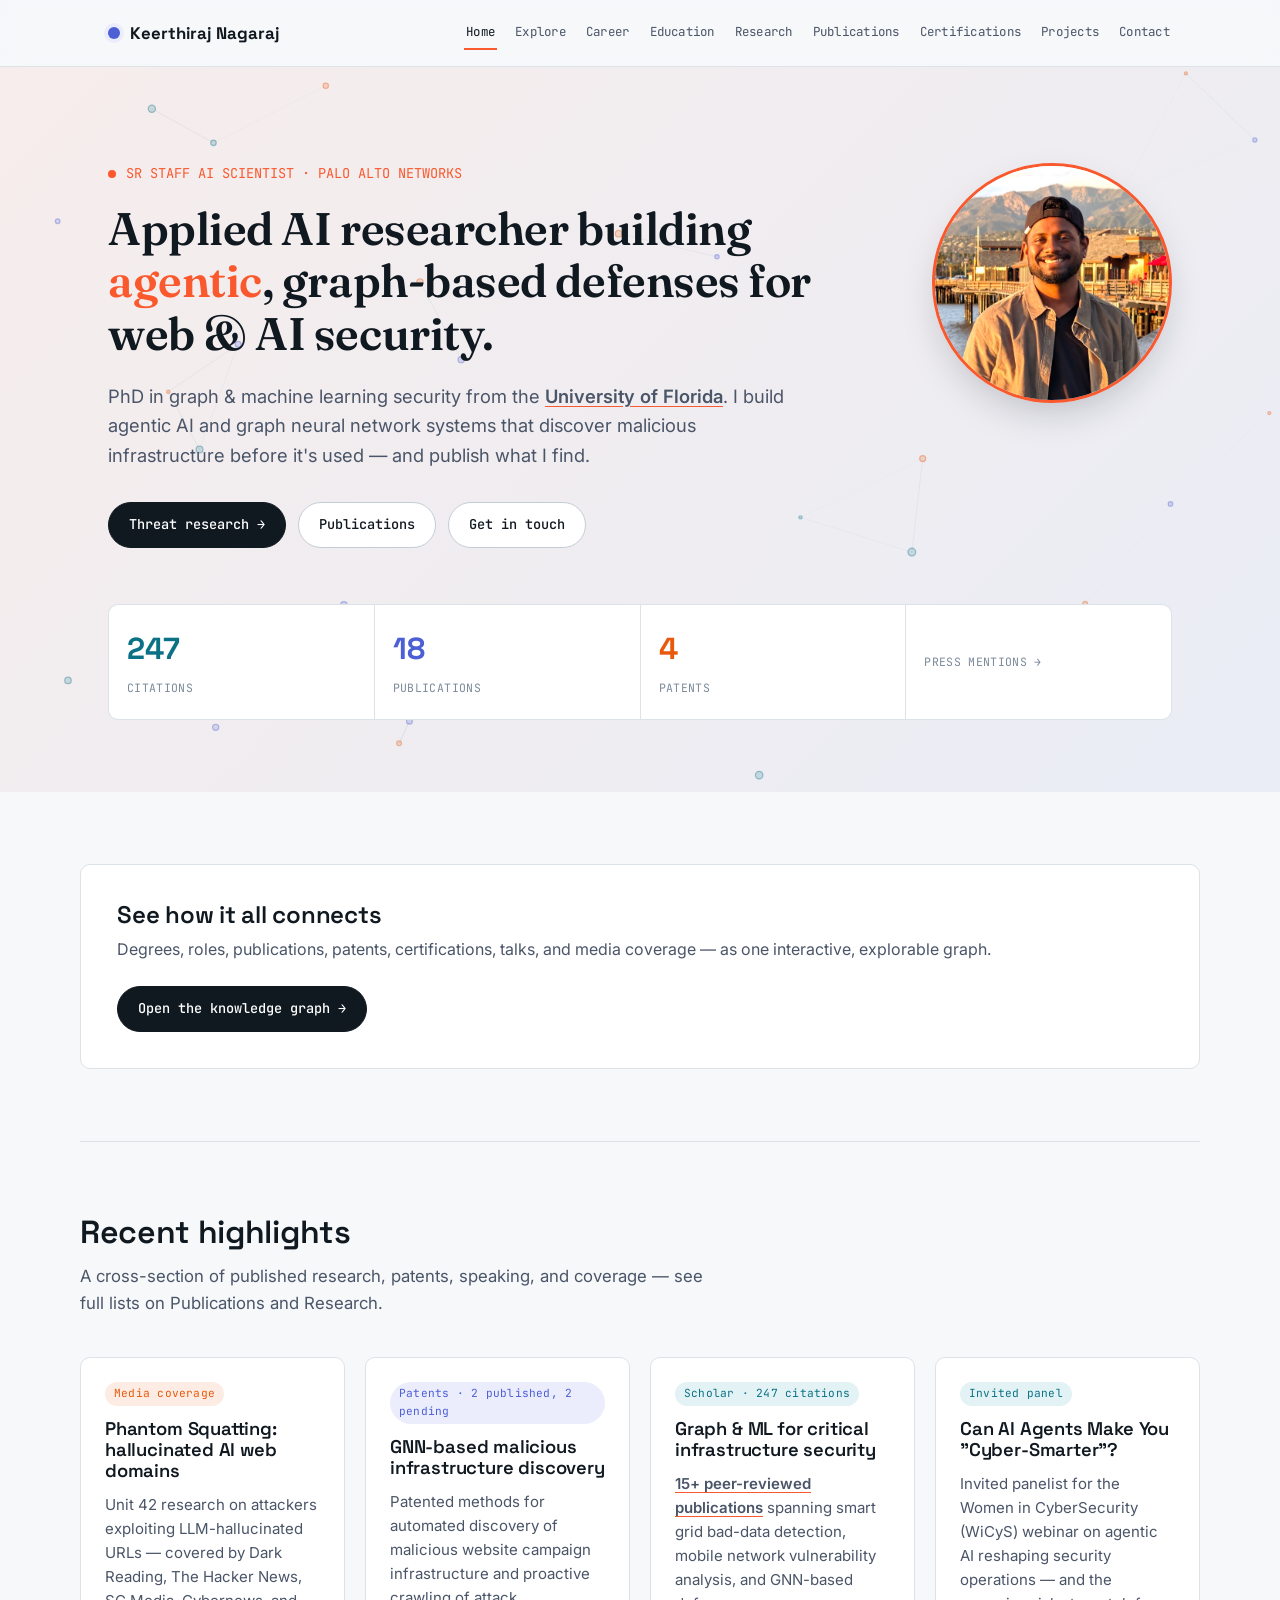
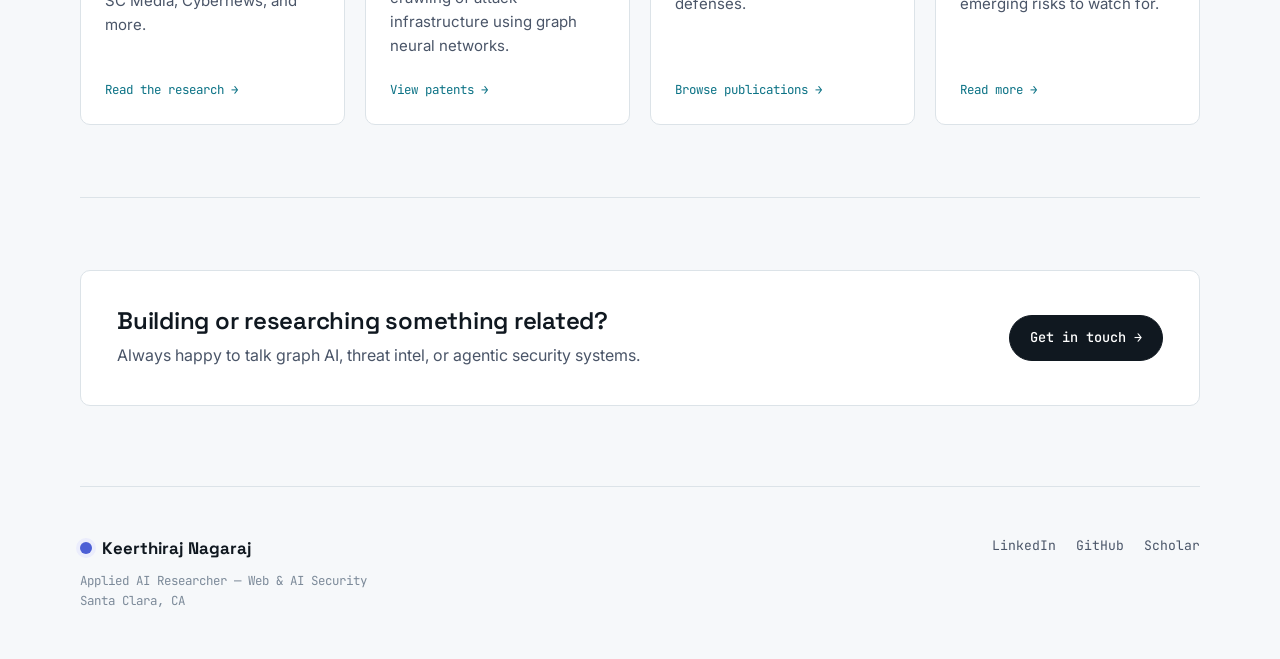
==== commit 96fbb3a4: "Revert "Apply glassmorphism visual redesign site-wide" This reverts commit 53e04c30c6c374af8f83f4fd3" ====
--- a/index.html
+++ b/index.html
@@ -12,7 +12,7 @@
 <link rel="preconnect" href="https://fonts.googleapis.com">
 <link rel="preconnect" href="https://fonts.gstatic.com" crossorigin>
 <link href="https://fonts.googleapis.com/css2?family=Fraunces:opsz,wght@9..144,500..700&family=Space+Grotesk:wght@500;600;700&family=Inter:wght@400;500;600&family=JetBrains+Mono:wght@400;500&display=swap" rel="stylesheet">
-<link rel="stylesheet" href="css/style.css?v=6">
+<link rel="stylesheet" href="css/style.css?v=5">
 </head>
 <body class="page-home">
 
@@ -39,6 +39,7 @@
 <main>
   <!-- ============ HERO ============ -->
   <section class="hero">
+    <canvas id="hero-canvas"></canvas>
     <div class="hero-inner wrap">
       <div class="hero-top">
         <div class="hero-copy">
@@ -156,6 +157,6 @@
   </div>
 </footer>
 
-<script src="js/main.js?v=6"></script>
+<script src="js/main.js?v=5"></script>
 </body>
 </html>
--- a/css/style.css
+++ b/css/style.css
@@ -29,12 +29,6 @@
   --line: #DCE3E8;
   --line-strong: #C3CDD6;
 
-  /* Glassmorphism surfaces — translucent fills over the fixed ambient backdrop */
-  --glass-surface: rgba(255,255,255,0.55);
-  --glass-surface-strong: rgba(255,255,255,0.72);
-  --glass-border: rgba(255,255,255,0.45);
-  --glass-blur: 16px;
-
   /* Brand colors — University of Florida + Palo Alto Networks, blended into a
      per-page accent instead of one flat color everywhere. UF's and PAN's
      oranges are near-identical hues, so they share one token. */
@@ -65,21 +59,16 @@
 body.page-contact { --accent: var(--ink); --accent-soft: var(--slate-soft); }
 
 * { box-sizing: border-box; }
-html { scroll-behavior: smooth; background: var(--paper); }
+html { scroll-behavior: smooth; }
 
 body {
   margin: 0;
-  background: transparent;
+  background: var(--paper);
   color: var(--ink);
   font-family: var(--font-body);
   font-size: 16px;
   line-height: 1.6;
   -webkit-font-smoothing: antialiased;
-  position: relative;
-}
-
-@media (max-width: 600px) {
-  :root { --glass-blur: 10px; }
 }
 
 @media (prefers-reduced-motion: reduce) {
@@ -125,26 +114,6 @@
   opacity: 0.5;
 }
 
-/* ---------- Ambient page backdrop (particle canvas + gradient tint) ---------- */
-#bg-canvas {
-  position: fixed;
-  inset: 0;
-  width: 100%;
-  height: 100%;
-  z-index: -2;
-  pointer-events: none;
-}
-body::before {
-  content: '';
-  position: fixed;
-  inset: 0;
-  z-index: -1;
-  background: linear-gradient(135deg,
-    rgba(250,88,45,0.08) 0%,
-    rgba(0,33,165,0.06) 100%);
-  pointer-events: none;
-}
-
 /* ---------- Header / Nav ---------- */
 .site-header {
   position: sticky;
@@ -152,7 +121,6 @@
   z-index: 50;
   background: rgba(246, 248, 250, 0.88);
   backdrop-filter: blur(10px);
-  -webkit-backdrop-filter: blur(10px);
   border-bottom: 1px solid var(--line);
 }
 
@@ -221,9 +189,7 @@
     position: fixed;
     top: 61px;
     left: 0; right: 0;
-    background: var(--glass-surface-strong);
-    backdrop-filter: blur(var(--glass-blur));
-    -webkit-backdrop-filter: blur(var(--glass-blur));
+    background: var(--paper-raised);
     border-bottom: 1px solid var(--line);
     flex-direction: column;
     gap: 0;
@@ -287,33 +253,28 @@
   font-family: var(--font-mono);
   font-size: 0.85rem;
   font-weight: 500;
-  border: 1px solid var(--glass-border);
-  background: var(--glass-surface);
-  backdrop-filter: blur(var(--glass-blur));
-  -webkit-backdrop-filter: blur(var(--glass-blur));
+  border: 1px solid var(--line-strong);
+  background: var(--paper-raised);
   color: var(--ink);
   cursor: pointer;
   transition: border-color 0.15s, transform 0.15s;
 }
 .btn:hover { text-decoration: none; border-color: var(--accent); transform: translateY(-1px); }
-.btn-primary { background: var(--ink); color: var(--paper-raised); border-color: var(--ink); backdrop-filter: none; -webkit-backdrop-filter: none; }
+.btn-primary { background: var(--ink); color: var(--paper-raised); border-color: var(--ink); }
 .btn-primary:hover { border-color: var(--ink); background: #1B2733; }
 .btn svg { width: 15px; height: 15px; }
 
 /* ---------- Cards ---------- */
 .card {
-  background: var(--glass-surface);
-  border: 1px solid var(--glass-border);
+  background: var(--paper-raised);
+  border: 1px solid var(--line);
   border-radius: var(--radius);
   padding: 24px;
-  backdrop-filter: blur(var(--glass-blur));
-  -webkit-backdrop-filter: blur(var(--glass-blur));
-  box-shadow: inset 0 1px 0 rgba(255,255,255,0.5), 0 8px 24px -14px rgba(16, 24, 32, 0.12);
   transition: border-color 0.15s, box-shadow 0.15s, transform 0.15s;
 }
 .card:hover {
   border-color: var(--accent);
-  box-shadow: inset 0 1px 0 rgba(255,255,255,0.5), 0 16px 40px -16px rgba(16, 24, 32, 0.18);
+  box-shadow: 0 8px 24px -12px rgba(16, 24, 32, 0.15);
   transform: translateY(-2px);
 }
 
@@ -438,7 +399,7 @@
   object-fit: cover;
   object-position: 50% 22%;
   border: 3px solid var(--accent);
-  box-shadow: 0 20px 50px -16px rgba(16, 24, 32, 0.2);
+  box-shadow: 0 16px 40px -12px rgba(16, 24, 32, 0.25);
 }
 @media (max-width: 860px) {
   .hero-top { gap: 24px; }
@@ -477,9 +438,7 @@
   overflow: hidden;
 }
 .stat {
-  background: var(--glass-surface);
-  backdrop-filter: blur(var(--glass-blur));
-  -webkit-backdrop-filter: blur(var(--glass-blur));
+  background: var(--paper-raised);
   padding: 20px 18px;
   text-align: left;
 }
@@ -518,14 +477,11 @@
    Knowledge Graph (D3, homepage signature element)
    =========================================================== */
 .kg-panel {
-  background: var(--glass-surface);
-  border: 1px solid var(--glass-border);
+  background: var(--paper-raised);
+  border: 1px solid var(--line);
   border-radius: var(--radius);
   padding: 16px 16px 0;
   overflow: hidden;
-  backdrop-filter: blur(var(--glass-blur));
-  -webkit-backdrop-filter: blur(var(--glass-blur));
-  box-shadow: inset 0 1px 0 rgba(255,255,255,0.5);
 }
 .kg-controls {
   display: flex;
@@ -547,10 +503,8 @@
   gap: 6px;
   padding: 5px 12px;
   border-radius: 999px;
-  border: 1px solid var(--glass-border);
-  background: var(--glass-surface);
-  backdrop-filter: blur(var(--glass-blur));
-  -webkit-backdrop-filter: blur(var(--glass-blur));
+  border: 1px solid var(--line-strong);
+  background: var(--paper-raised);
   font-family: var(--font-mono);
   font-size: 0.72rem;
   color: var(--ink-soft);
@@ -674,16 +628,14 @@
   font-size: 0.78rem;
   padding: 8px 16px;
   border-radius: 999px;
-  border: 1px solid var(--glass-border);
-  background: var(--glass-surface);
-  backdrop-filter: blur(var(--glass-blur));
-  -webkit-backdrop-filter: blur(var(--glass-blur));
+  border: 1px solid var(--line-strong);
+  background: var(--paper-raised);
   cursor: pointer;
   color: var(--ink-soft);
   transition: all 0.15s;
 }
 .filter-btn:hover { border-color: var(--teal); color: var(--ink); }
-.filter-btn.active { background: var(--ink); color: var(--paper-raised); border-color: var(--ink); backdrop-filter: none; -webkit-backdrop-filter: none; }
+.filter-btn.active { background: var(--ink); color: var(--paper-raised); border-color: var(--ink); }
 
 .pub-list { display: flex; flex-direction: column; gap: 1px; }
 .pub-item {
@@ -695,7 +647,7 @@
   border-bottom: 1px solid var(--line);
   transition: background 0.15s;
 }
-.pub-item:hover { background: var(--glass-surface); backdrop-filter: blur(var(--glass-blur)); -webkit-backdrop-filter: blur(var(--glass-blur)); }
+.pub-item:hover { background: var(--paper-raised); }
 .pub-year { font-family: var(--font-mono); color: var(--ink-faint); font-size: 0.85rem; padding-top: 2px; }
 .pub-body h4 { font-size: 1.02rem; margin-bottom: 6px; font-weight: 600; }
 .pub-venue { color: var(--ink-soft); font-size: 0.9rem; margin-bottom: 8px; }
@@ -738,7 +690,7 @@
   border-bottom: 1px solid var(--line);
   transition: background 0.15s;
 }
-.cert-item:hover { background: var(--glass-surface); backdrop-filter: blur(var(--glass-blur)); -webkit-backdrop-filter: blur(var(--glass-blur)); }
+.cert-item:hover { background: var(--paper-raised); }
 .cert-date { font-family: var(--font-mono); color: var(--ink-faint); font-size: 0.85rem; padding-top: 2px; }
 .cert-body h4 { font-size: 1rem; margin-bottom: 4px; font-weight: 600; }
 .cert-issuer { color: var(--ink-soft); font-size: 0.88rem; }
@@ -800,11 +752,8 @@
   gap: 8px;
   padding: 9px 16px;
   border-radius: 999px;
-  border: 1px solid var(--glass-border);
-  background: var(--glass-surface);
-  backdrop-filter: blur(var(--glass-blur));
-  -webkit-backdrop-filter: blur(var(--glass-blur));
-  box-shadow: inset 0 1px 0 rgba(255,255,255,0.5);
+  border: 1px solid var(--line-strong);
+  background: var(--paper-raised);
   font-size: 0.88rem;
   color: var(--ink);
 }
@@ -816,9 +765,7 @@
   border-radius: var(--radius);
   padding: 20px 22px;
   margin-bottom: 14px;
-  background: var(--glass-surface-strong);
-  backdrop-filter: blur(var(--glass-blur));
-  -webkit-backdrop-filter: blur(var(--glass-blur));
+  background: var(--paper-raised);
 }
 .intel-item .ii-top {
   display: flex;
@@ -889,16 +836,35 @@
 .page-hero p { color: var(--ink-soft); font-size: 1.05rem; margin-top: 14px; max-width: 640px; }
 
 /* ===========================================================
-   Hero — layout only; ambient backdrop is now global (see
-   #bg-canvas / body::before near the top of this file)
+   Hero — animated canvas background + gradient tint
    =========================================================== */
 .hero {
+  position: relative;
+  overflow: hidden;
   padding: 96px 0 72px;
   display: flex;
   flex-direction: column;
   justify-content: center;
   box-sizing: border-box;
 }
+.hero::before {
+  content: '';
+  position: absolute;
+  inset: 0;
+  background: linear-gradient(135deg,
+    rgba(250,88,45,0.07) 0%,
+    rgba(0,33,165,0.05) 100%);
+  z-index: 0;
+}
+#hero-canvas {
+  position: absolute;
+  inset: 0;
+  width: 100%;
+  height: 100%;
+  z-index: 0;
+  pointer-events: none;
+}
+.hero > * { position: relative; z-index: 1; }
 
 /* ===========================================================
    Color-coded hero stats
@@ -913,9 +879,7 @@
 .featured-research {
   border: 1.5px solid var(--accent);
   border-left: 5px solid var(--accent);
-  background: linear-gradient(135deg, var(--glass-surface-strong) 55%, var(--accent-soft) 100%);
-  backdrop-filter: blur(var(--glass-blur));
-  -webkit-backdrop-filter: blur(var(--glass-blur));
+  background: linear-gradient(135deg, var(--paper-raised) 55%, var(--accent-soft) 100%);
   border-radius: var(--radius);
   padding: 32px 36px;
   margin-bottom: 28px;
@@ -926,7 +890,7 @@
   transition: box-shadow 0.2s, transform 0.2s;
 }
 .featured-research:hover {
-  box-shadow: 0 20px 48px -14px rgba(250,88,45,0.18);
+  box-shadow: 0 14px 36px -8px rgba(250,88,45,0.2);
   transform: translateY(-2px);
 }
 .featured-research-badge {
@@ -977,7 +941,7 @@
    =========================================================== */
 .talk-card {
   border-left: 4px solid var(--violet);
-  background: linear-gradient(135deg, var(--glass-surface) 70%, var(--violet-soft) 100%);
+  background: linear-gradient(135deg, var(--paper-raised) 70%, var(--violet-soft) 100%);
 }
 
 /* ===========================================================
@@ -1134,17 +1098,3 @@
   margin-top: 8px;
   line-height: 1.8;
 }
-
-/* ===========================================================
-   Print — disable ambient backdrop and translucency, keep pages legible
-   =========================================================== */
-@media print {
-  #bg-canvas, body::before { display: none !important; }
-  .card, .media-chip, .kg-panel, .kg-chip, .intel-item,
-  .featured-research, .talk-card, .nav-links, .stat, .filter-btn,
-  .pub-item:hover, .cert-item:hover {
-    backdrop-filter: none !important;
-    -webkit-backdrop-filter: none !important;
-    background: var(--paper-raised) !important;
-  }
-}
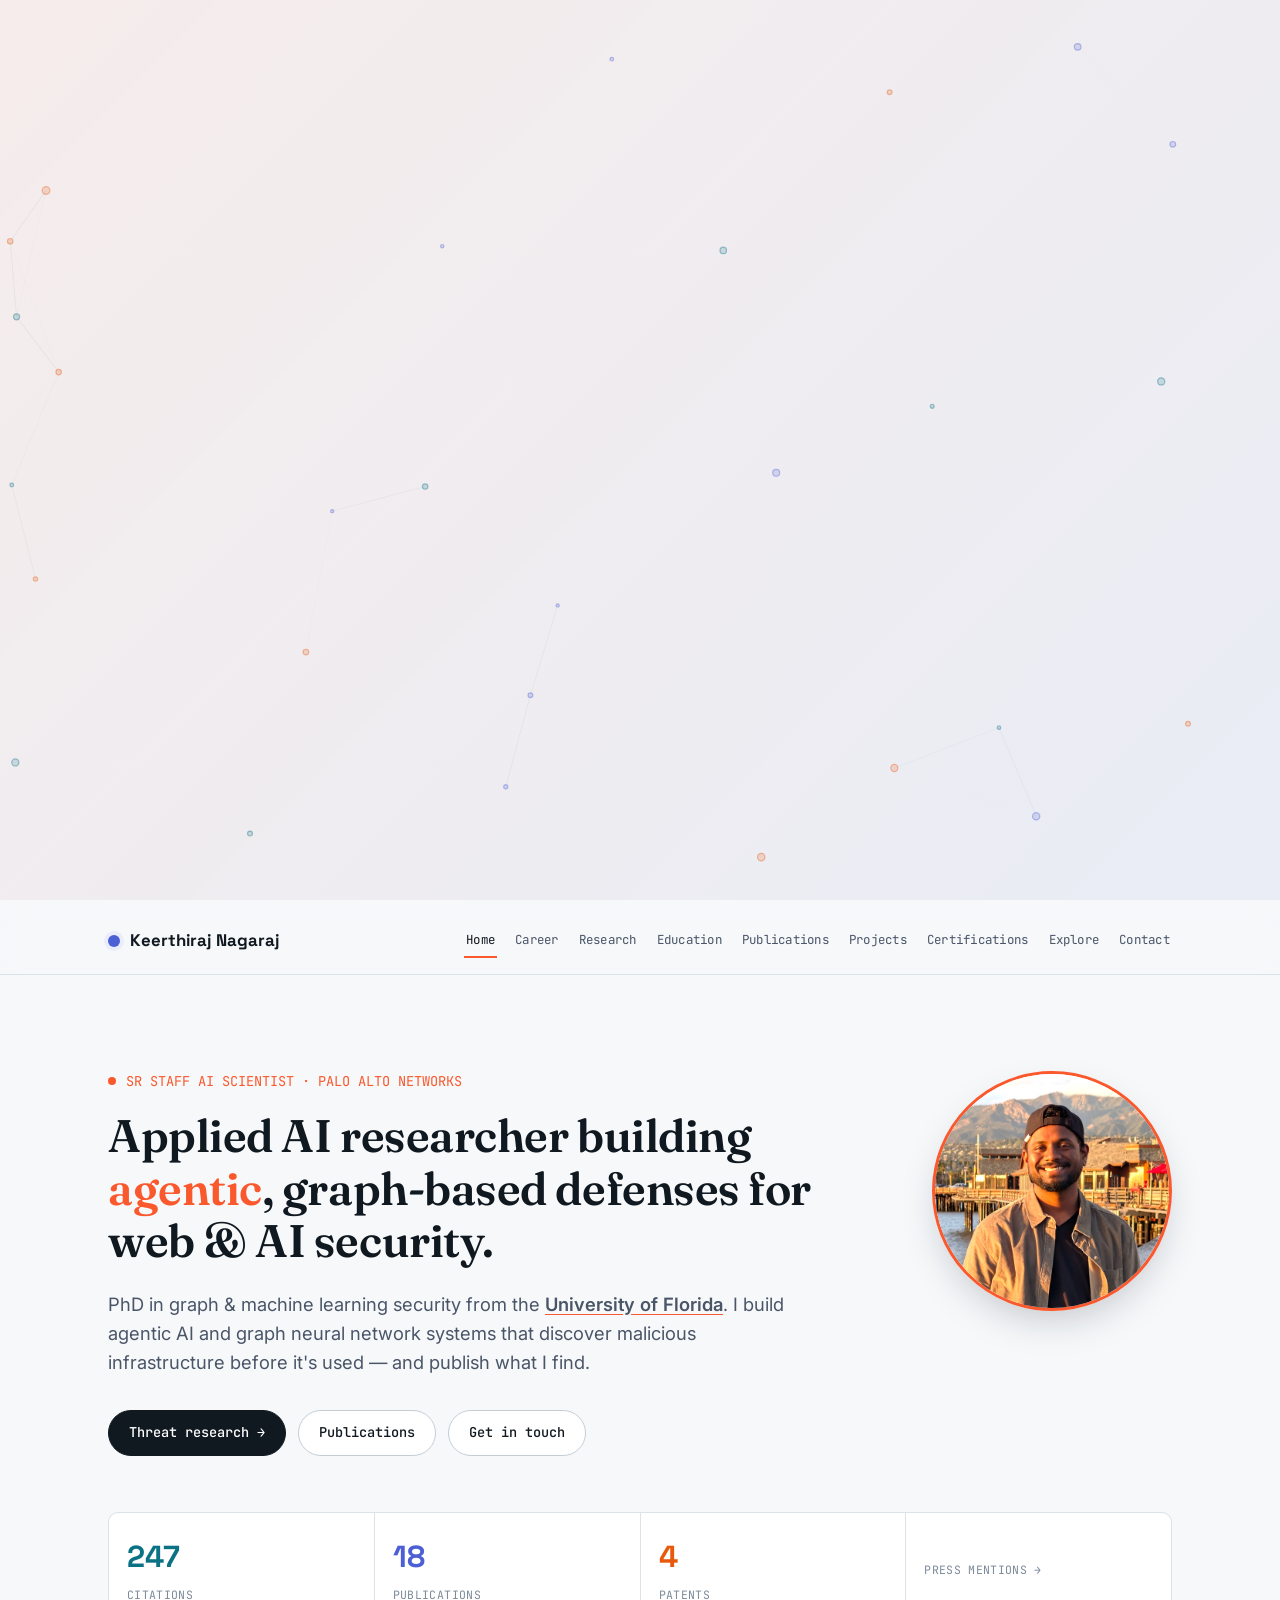
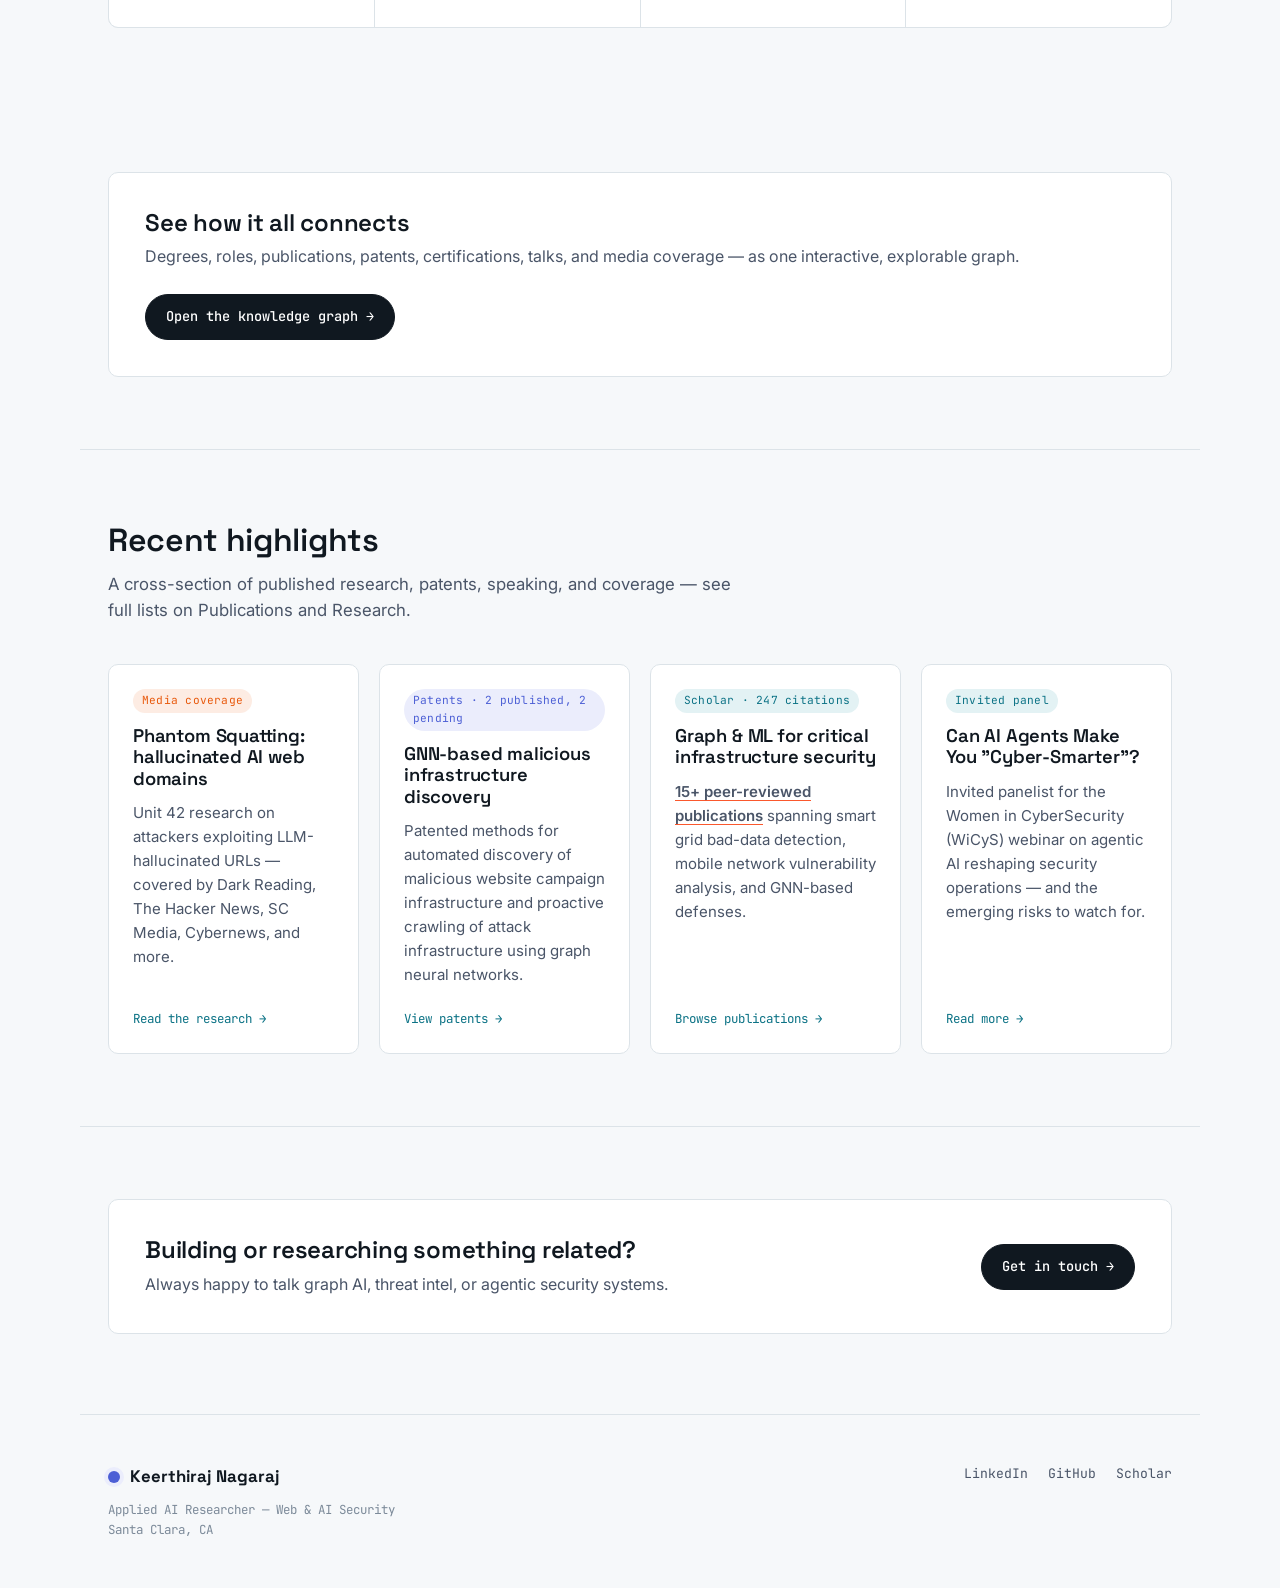
==== commit 46ed1c4c: "Add IEEE Spectrum & Blacksmith InfoSec media mentions, link press teaser, reorder nav - Add IEEE Spe" ====
--- a/index.html
+++ b/index.html
@@ -24,13 +24,13 @@
     </button>
     <div class="nav-links">
       <a href="index.html" class="active">Home</a>
+      <a href="career.html">Career</a>
+      <a href="research.html">Research</a>
+      <a href="education.html">Education</a>
+      <a href="publications.html">Publications</a>
+      <a href="projects.html">Projects</a>
+      <a href="certifications.html">Certifications</a>
       <a href="explore.html">Explore</a>
-      <a href="career.html">Career</a>
-      <a href="education.html">Education</a>
-      <a href="research.html">Research</a>
-      <a href="publications.html">Publications</a>
-      <a href="certifications.html">Certifications</a>
-      <a href="projects.html">Projects</a>
       <a href="contact.html">Contact</a>
     </div>
   </nav>
--- a/css/style.css
+++ b/css/style.css
@@ -59,16 +59,31 @@
 body.page-contact { --accent: var(--ink); --accent-soft: var(--slate-soft); }
 
 * { box-sizing: border-box; }
-html { scroll-behavior: smooth; }
+html { scroll-behavior: smooth; background: var(--paper); }
 
 body {
   margin: 0;
-  background: var(--paper);
+  background: transparent;
   color: var(--ink);
   font-family: var(--font-body);
   font-size: 16px;
   line-height: 1.6;
   -webkit-font-smoothing: antialiased;
+  position: relative;
+}
+
+/* Ambient gradient tint — fixed, full-viewport, behind every page.
+   Cards/panels stay fully opaque, so this only shows in the negative
+   space and behind plain body text, same as the homepage hero always did. */
+body::before {
+  content: '';
+  position: fixed;
+  inset: 0;
+  z-index: -1;
+  background: linear-gradient(135deg,
+    rgba(250,88,45,0.07) 0%,
+    rgba(0,33,165,0.05) 100%);
+  pointer-events: none;
 }
 
 @media (prefers-reduced-motion: reduce) {
@@ -224,7 +239,8 @@
 
 /* ---------- Section rhythm ---------- */
 .section {
-  padding: 72px 0;
+  padding-top: 72px;
+  padding-bottom: 72px;
   border-bottom: 1px solid var(--line);
   position: relative;
 }
@@ -300,7 +316,8 @@
 
 /* ---------- Footer ---------- */
 .site-footer {
-  padding: 48px 0;
+  padding-top: 48px;
+  padding-bottom: 48px;
   border-top: 1px solid var(--line);
   margin-top: 40px;
 }
@@ -830,13 +847,15 @@
 .contact-card span { font-family: var(--font-mono); font-size: 0.82rem; color: var(--ink-faint); }
 
 .page-hero {
-  padding: 56px 0 8px;
+  padding-top: 56px;
+  padding-bottom: 8px;
 }
 .page-hero h1 { font-family: var(--font-serif); font-size: clamp(2rem, 4vw, 2.6rem); }
 .page-hero p { color: var(--ink-soft); font-size: 1.05rem; margin-top: 14px; max-width: 640px; }
 
 /* ===========================================================
-   Hero — animated canvas background + gradient tint
+   Hero — animated canvas background (gradient tint is now global,
+   see body::before near the top of this file)
    =========================================================== */
 .hero {
   position: relative;
@@ -846,15 +865,6 @@
   flex-direction: column;
   justify-content: center;
   box-sizing: border-box;
-}
-.hero::before {
-  content: '';
-  position: absolute;
-  inset: 0;
-  background: linear-gradient(135deg,
-    rgba(250,88,45,0.07) 0%,
-    rgba(0,33,165,0.05) 100%);
-  z-index: 0;
 }
 #hero-canvas {
   position: absolute;
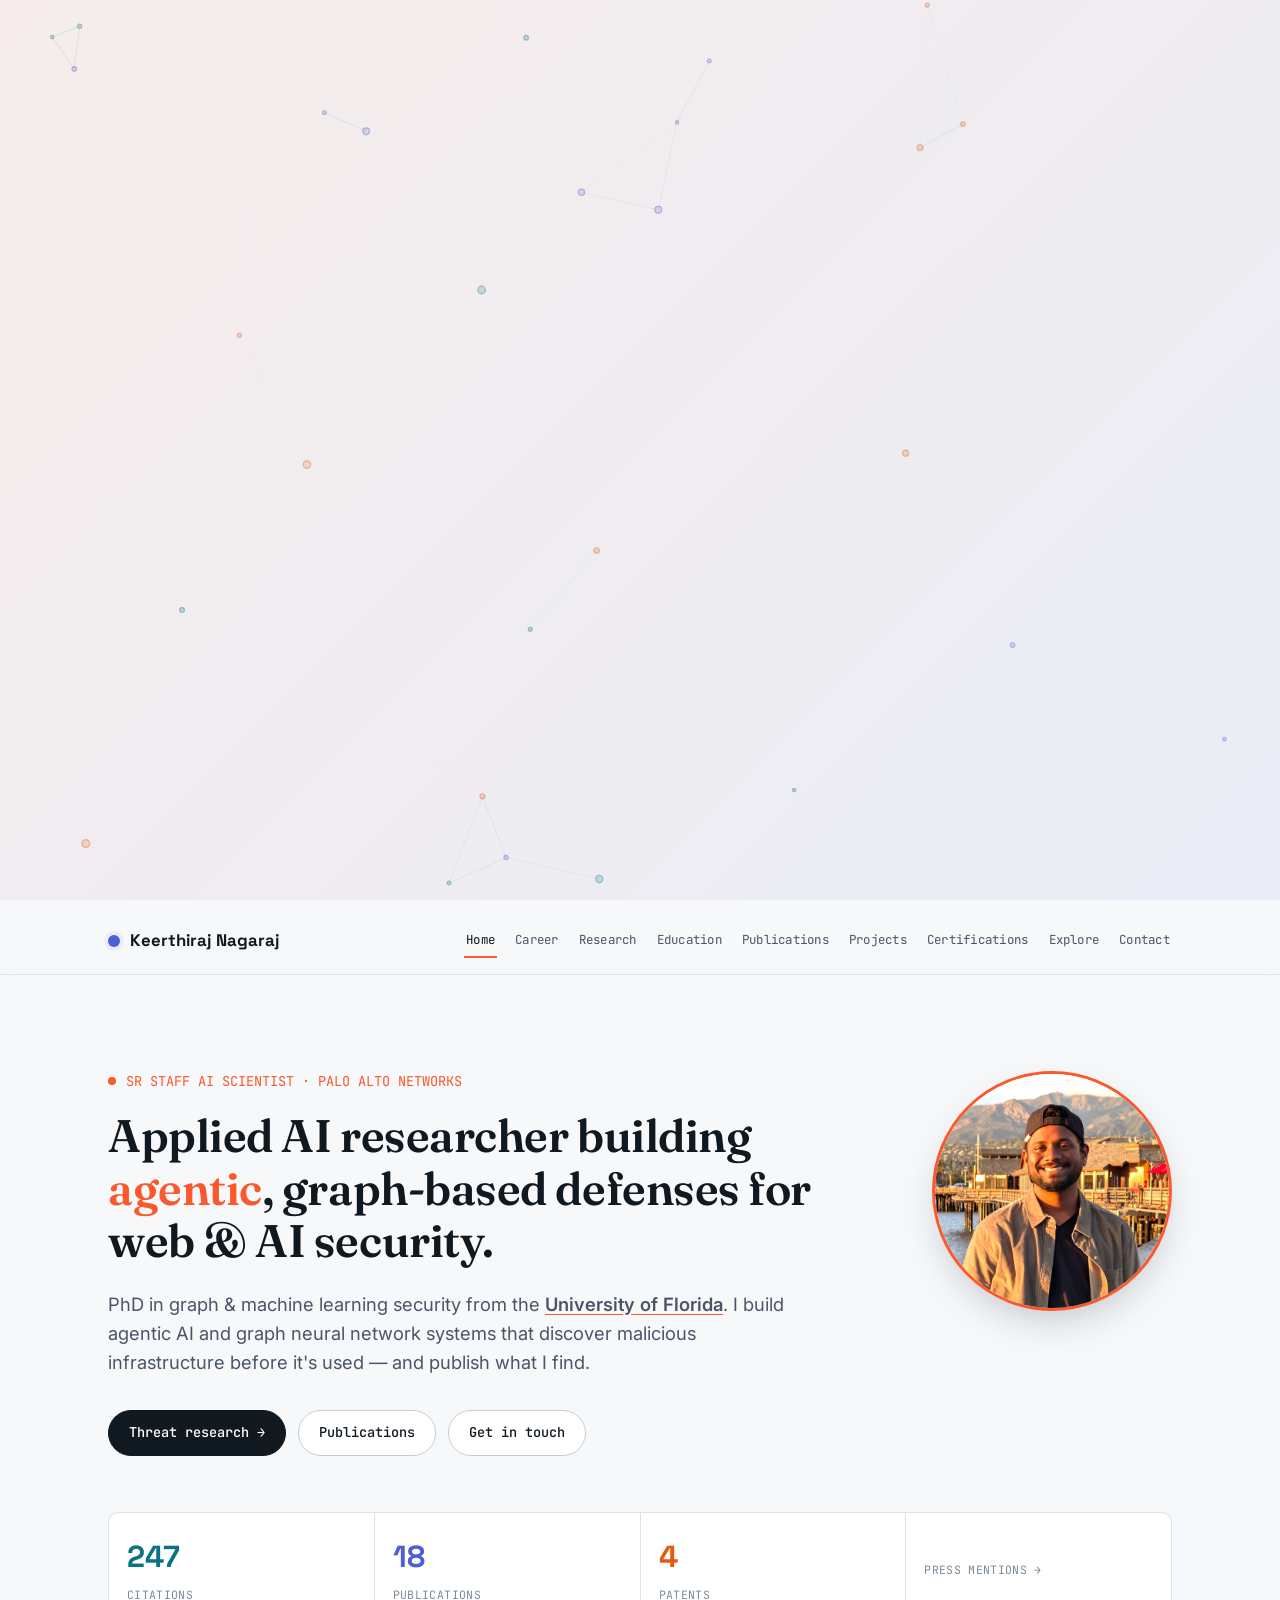
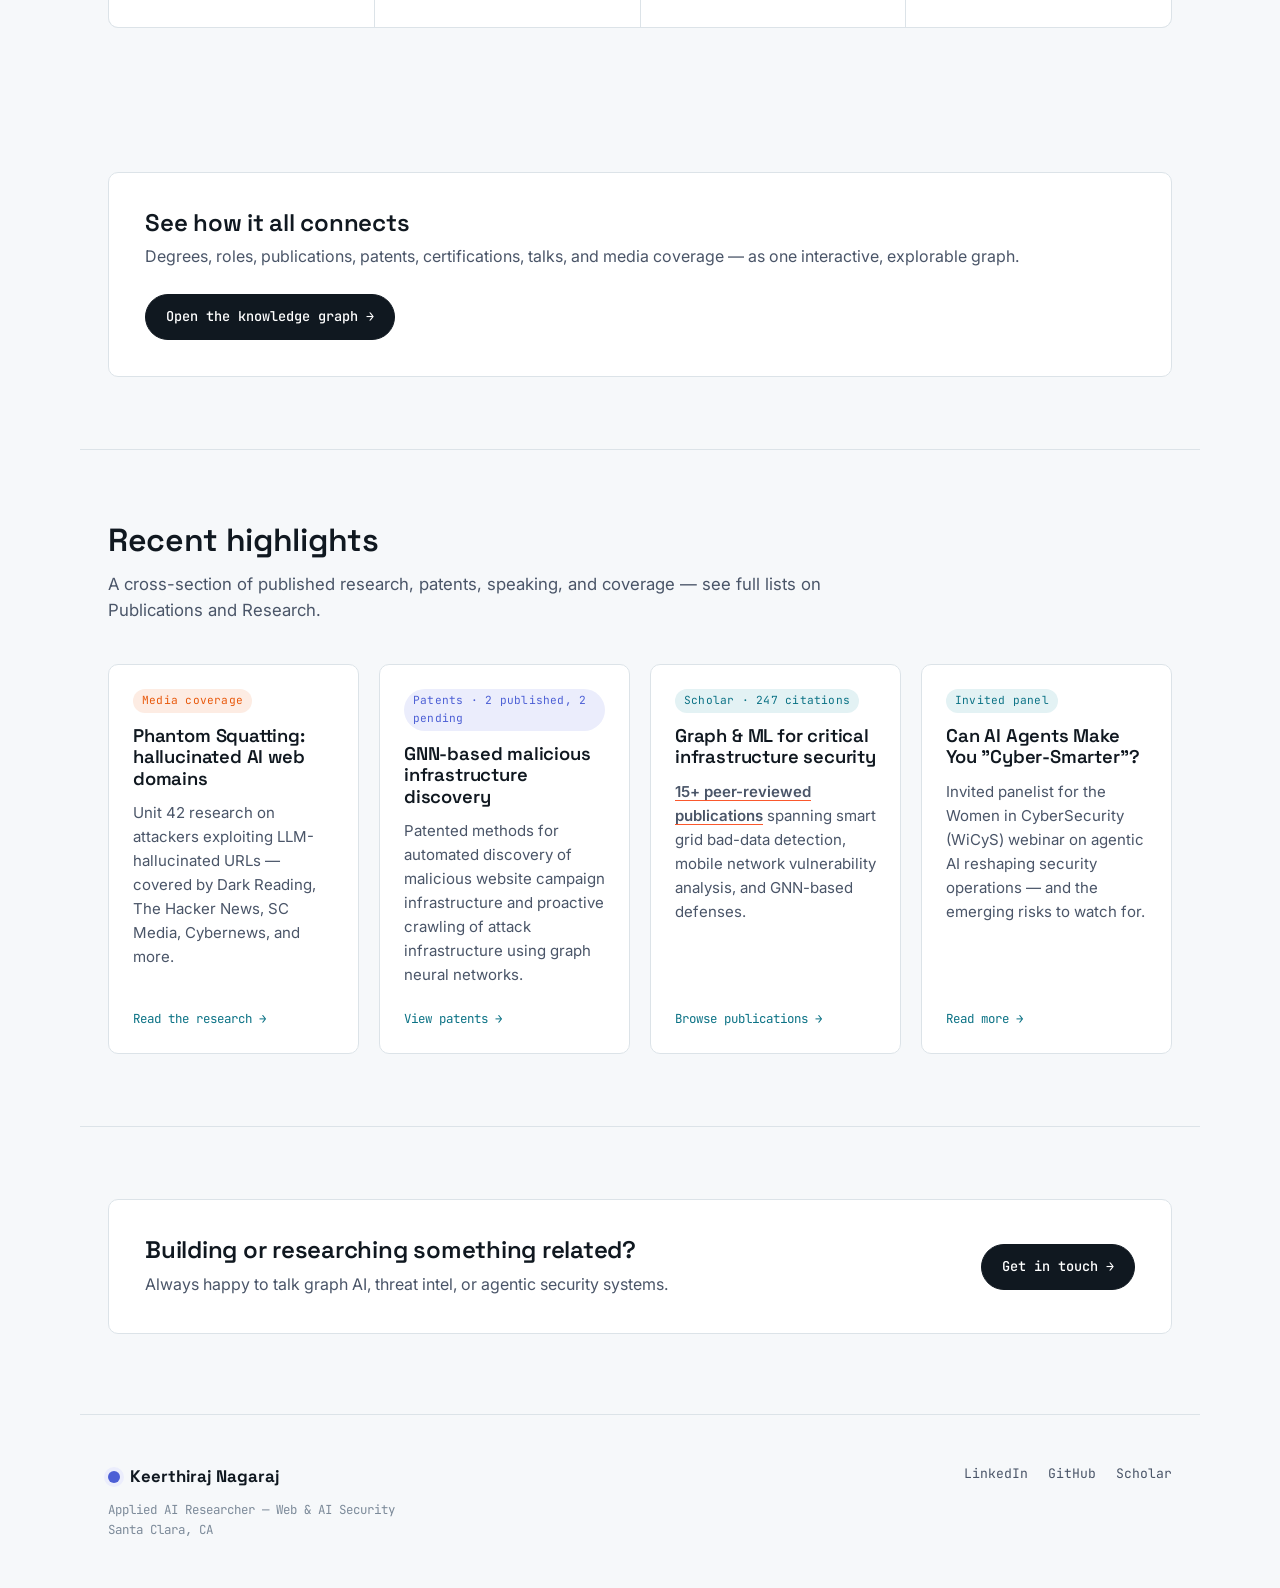
==== commit f8dd812e: "Remove redundant eyebrow tags, widen hero/section paragraph column - Remove decorative node-tag labe" ====
--- a/index.html
+++ b/index.html
@@ -12,7 +12,7 @@
 <link rel="preconnect" href="https://fonts.googleapis.com">
 <link rel="preconnect" href="https://fonts.gstatic.com" crossorigin>
 <link href="https://fonts.googleapis.com/css2?family=Fraunces:opsz,wght@9..144,500..700&family=Space+Grotesk:wght@500;600;700&family=Inter:wght@400;500;600&family=JetBrains+Mono:wght@400;500&display=swap" rel="stylesheet">
-<link rel="stylesheet" href="css/style.css?v=5">
+<link rel="stylesheet" href="css/style.css?v=6">
 </head>
 <body class="page-home">
 
--- a/css/style.css
+++ b/css/style.css
@@ -247,7 +247,7 @@
 .section:last-of-type { border-bottom: none; }
 
 .section-head {
-  max-width: 640px;
+  max-width: 780px;
   margin-bottom: 40px;
 }
 .section-head h2 {
@@ -851,7 +851,7 @@
   padding-bottom: 8px;
 }
 .page-hero h1 { font-family: var(--font-serif); font-size: clamp(2rem, 4vw, 2.6rem); }
-.page-hero p { color: var(--ink-soft); font-size: 1.05rem; margin-top: 14px; max-width: 640px; }
+.page-hero p { color: var(--ink-soft); font-size: 1.05rem; margin-top: 14px; max-width: 780px; }
 
 /* ===========================================================
    Hero — animated canvas background (gradient tint is now global,
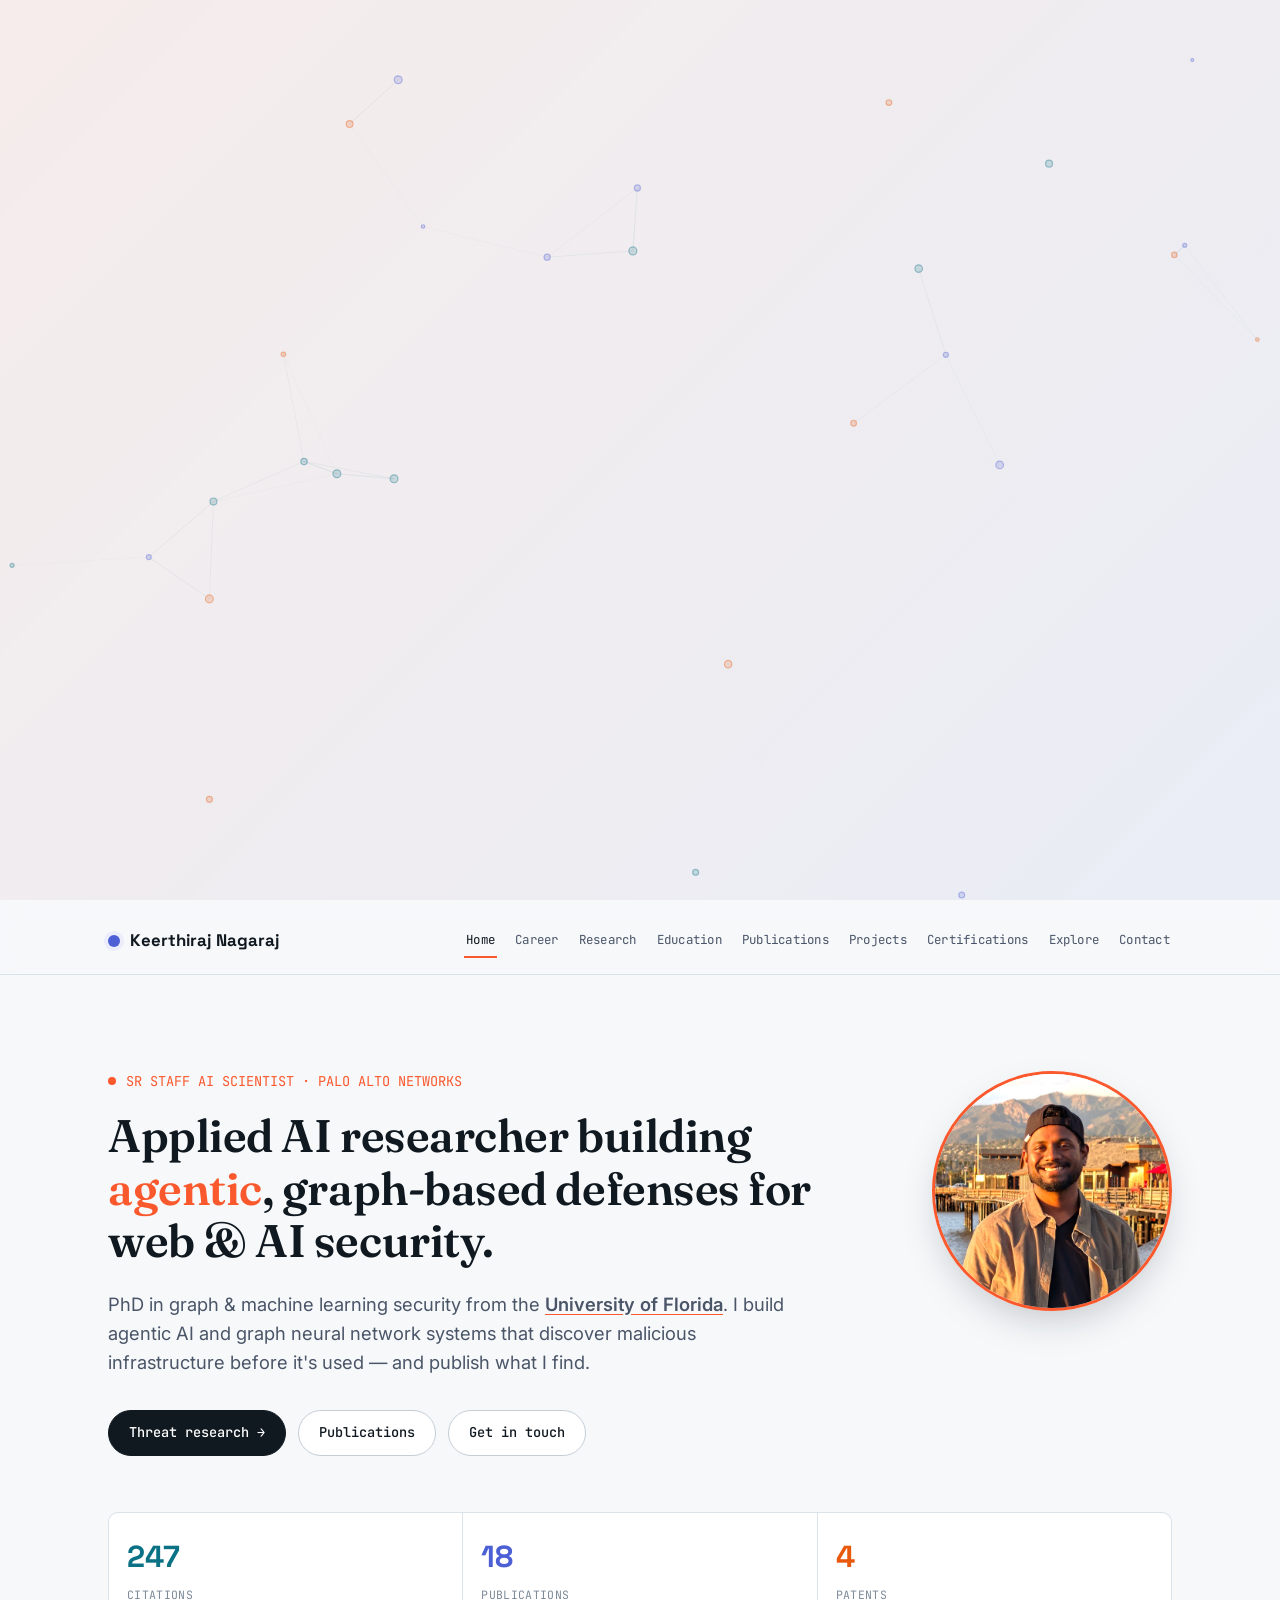
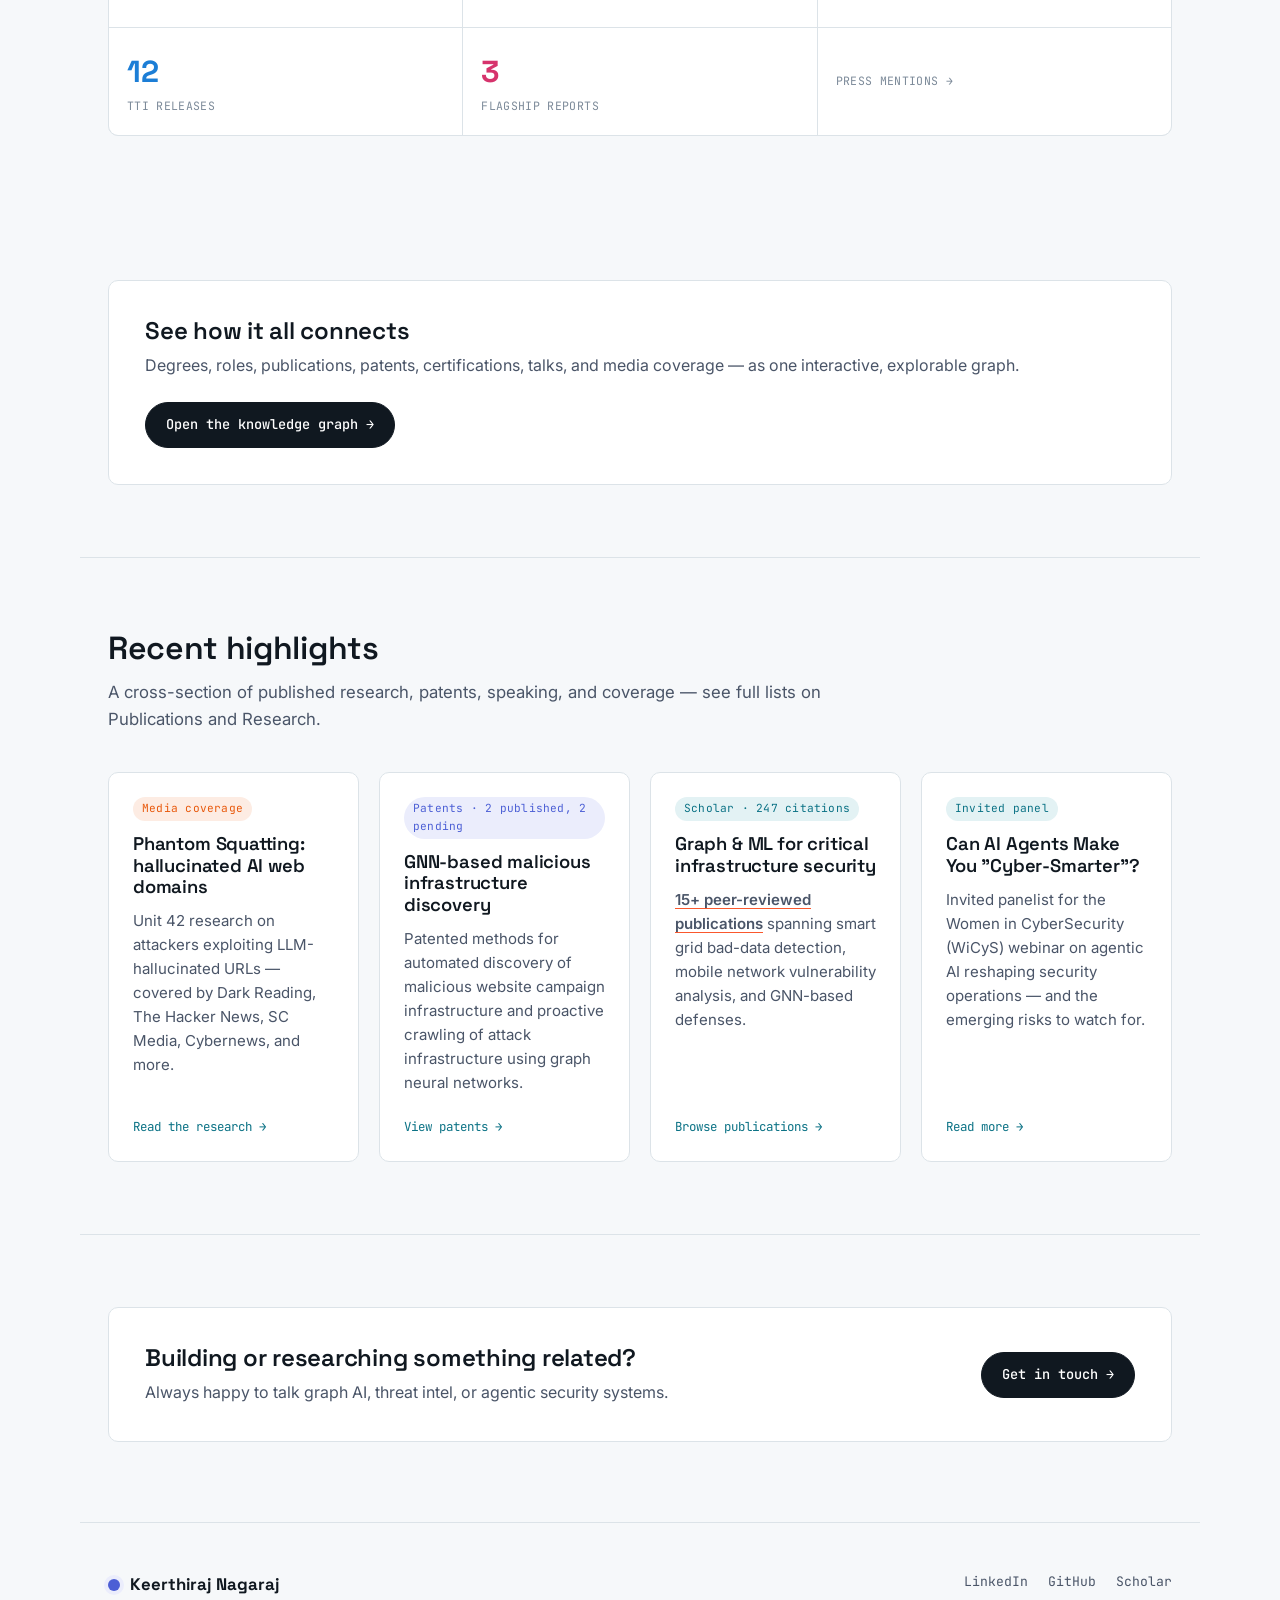
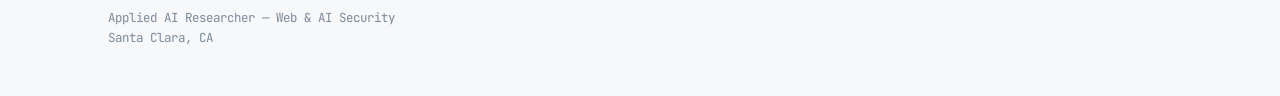
==== commit cd9ae213: "Add TTI Releases and Flagship Reports stats to homepage hero - New homepage hero stats: 12 TTI Relea" ====
--- a/index.html
+++ b/index.html
@@ -12,7 +12,7 @@
 <link rel="preconnect" href="https://fonts.googleapis.com">
 <link rel="preconnect" href="https://fonts.gstatic.com" crossorigin>
 <link href="https://fonts.googleapis.com/css2?family=Fraunces:opsz,wght@9..144,500..700&family=Space+Grotesk:wght@500;600;700&family=Inter:wght@400;500;600&family=JetBrains+Mono:wght@400;500&display=swap" rel="stylesheet">
-<link rel="stylesheet" href="css/style.css?v=6">
+<link rel="stylesheet" href="css/style.css?v=7">
 </head>
 <body class="page-home">
 
@@ -61,7 +61,9 @@
         <div class="stat stat-citations"><span class="num">247</span><span class="lbl">Citations</span></div>
         <div class="stat stat-pubs"><span class="num">18</span><span class="lbl">Publications</span></div>
         <div class="stat stat-patents"><span class="num">4</span><span class="lbl">Patents</span></div>
-        <a class="stat stat-media" href="research.html#phantom-squatting"><span class="lbl">Press mentions →</span></a>
+        <a class="stat stat-tti" href="research.html#timely-threat-intel"><span class="num">12</span><span class="lbl">TTI Releases</span></a>
+        <a class="stat stat-reports" href="research.html#flagship-research"><span class="num">3</span><span class="lbl">Flagship Reports</span></a>
+        <a class="stat stat-media" href="research.html#press"><span class="lbl">Press mentions →</span></a>
       </div>
     </div>
   </section>
--- a/css/style.css
+++ b/css/style.css
@@ -446,7 +446,7 @@
 }
 .stat-row {
   display: grid;
-  grid-template-columns: repeat(4, 1fr);
+  grid-template-columns: repeat(3, 1fr);
   gap: 1px;
   background: var(--line);
   border: 1px solid var(--line);
@@ -473,16 +473,20 @@
   text-transform: uppercase;
   letter-spacing: 0.03em;
 }
-.stat-media {
+.stat-media, .stat-tti, .stat-reports {
   display: flex;
   flex-direction: column;
   justify-content: center;
   text-decoration: none;
   transition: background 0.15s;
 }
-.stat-media .lbl { transition: color 0.15s; }
+.stat-media .lbl, .stat-tti .lbl, .stat-reports .lbl { transition: color 0.15s; }
 .stat-media:hover { background: var(--paper); }
 .stat-media:hover .lbl { color: var(--teal); }
+.stat-tti:hover { background: var(--paper); }
+.stat-tti:hover .lbl { color: var(--sky); }
+.stat-reports:hover { background: var(--paper); }
+.stat-reports:hover .lbl { color: var(--coral); }
 @media (max-width: 700px) {
   .stat-row { grid-template-columns: repeat(2, 1fr); }
 }
@@ -882,6 +886,8 @@
 .stat-citations .num { color: var(--teal); }
 .stat-pubs      .num { color: var(--violet); }
 .stat-patents   .num { color: var(--amber); }
+.stat-tti       .num { color: var(--sky); }
+.stat-reports   .num { color: var(--coral); }
 
 /* ===========================================================
    Featured research card (flagship full-width article)
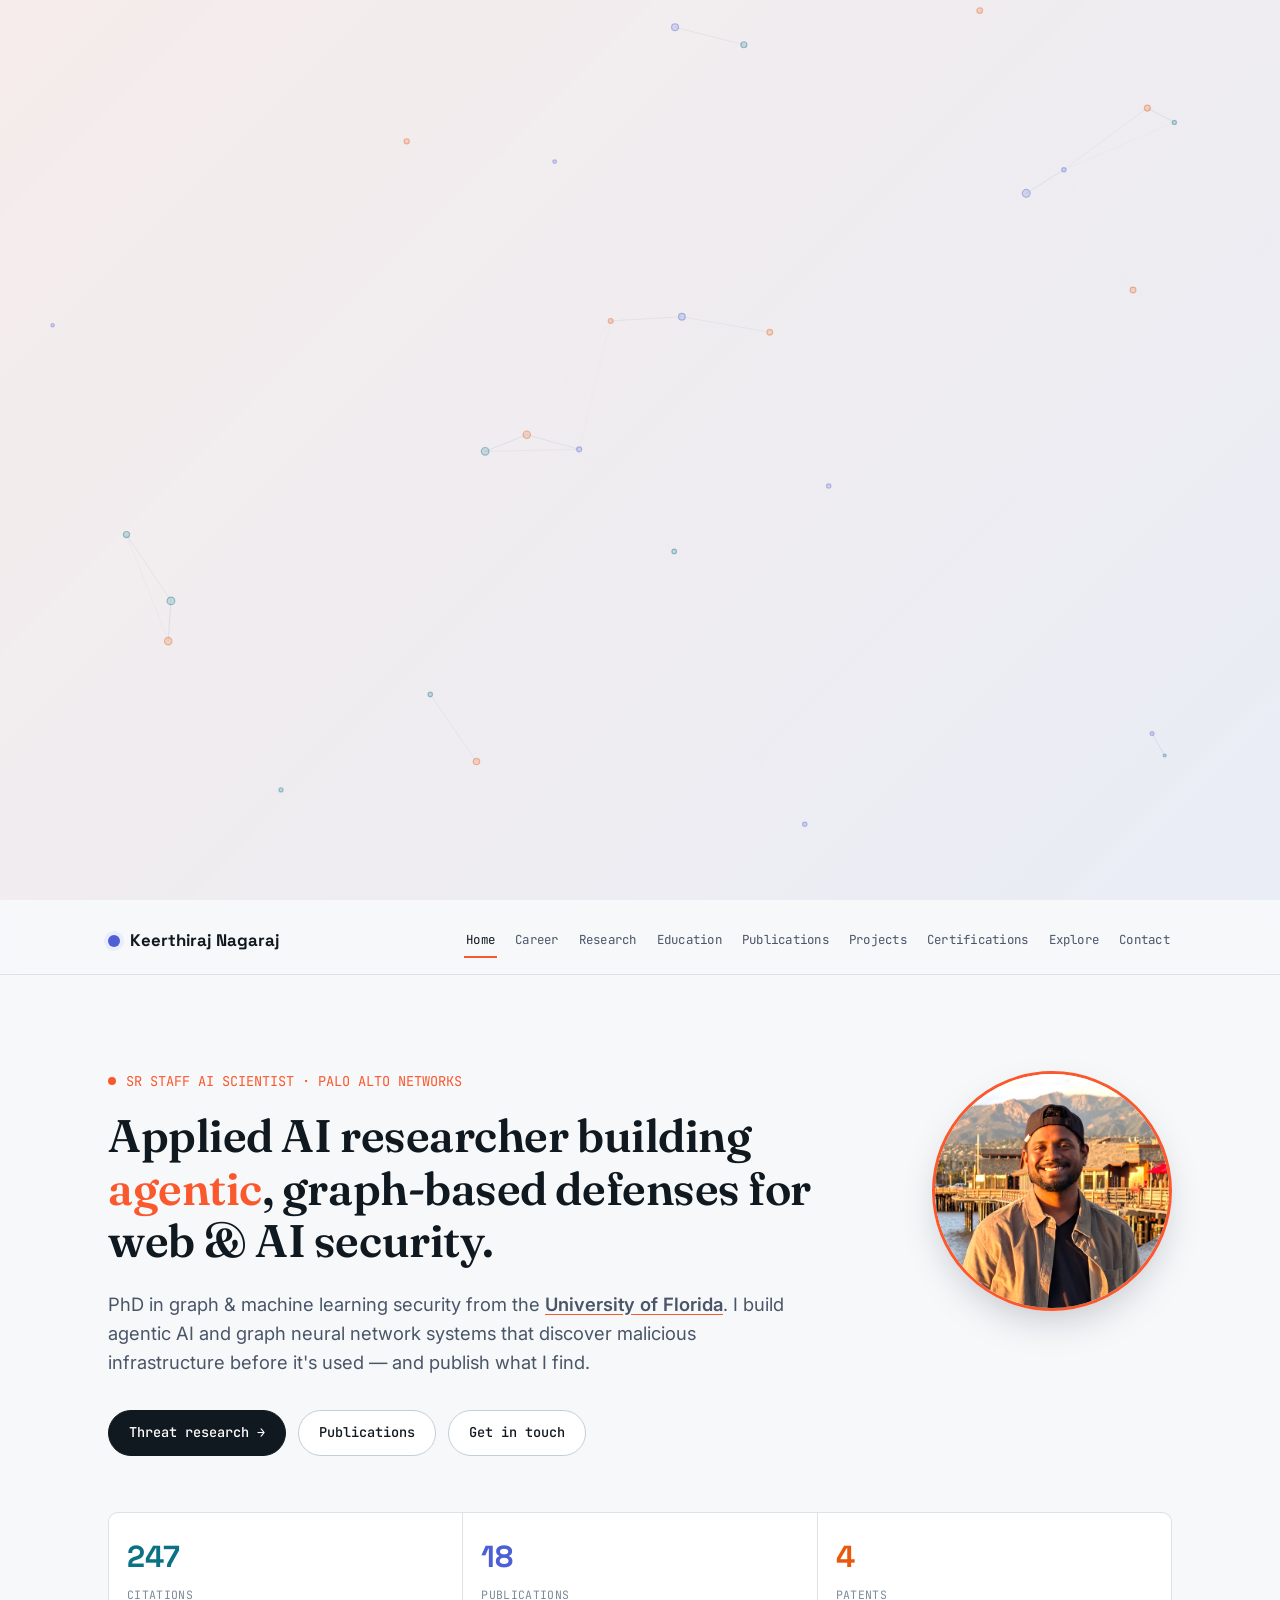
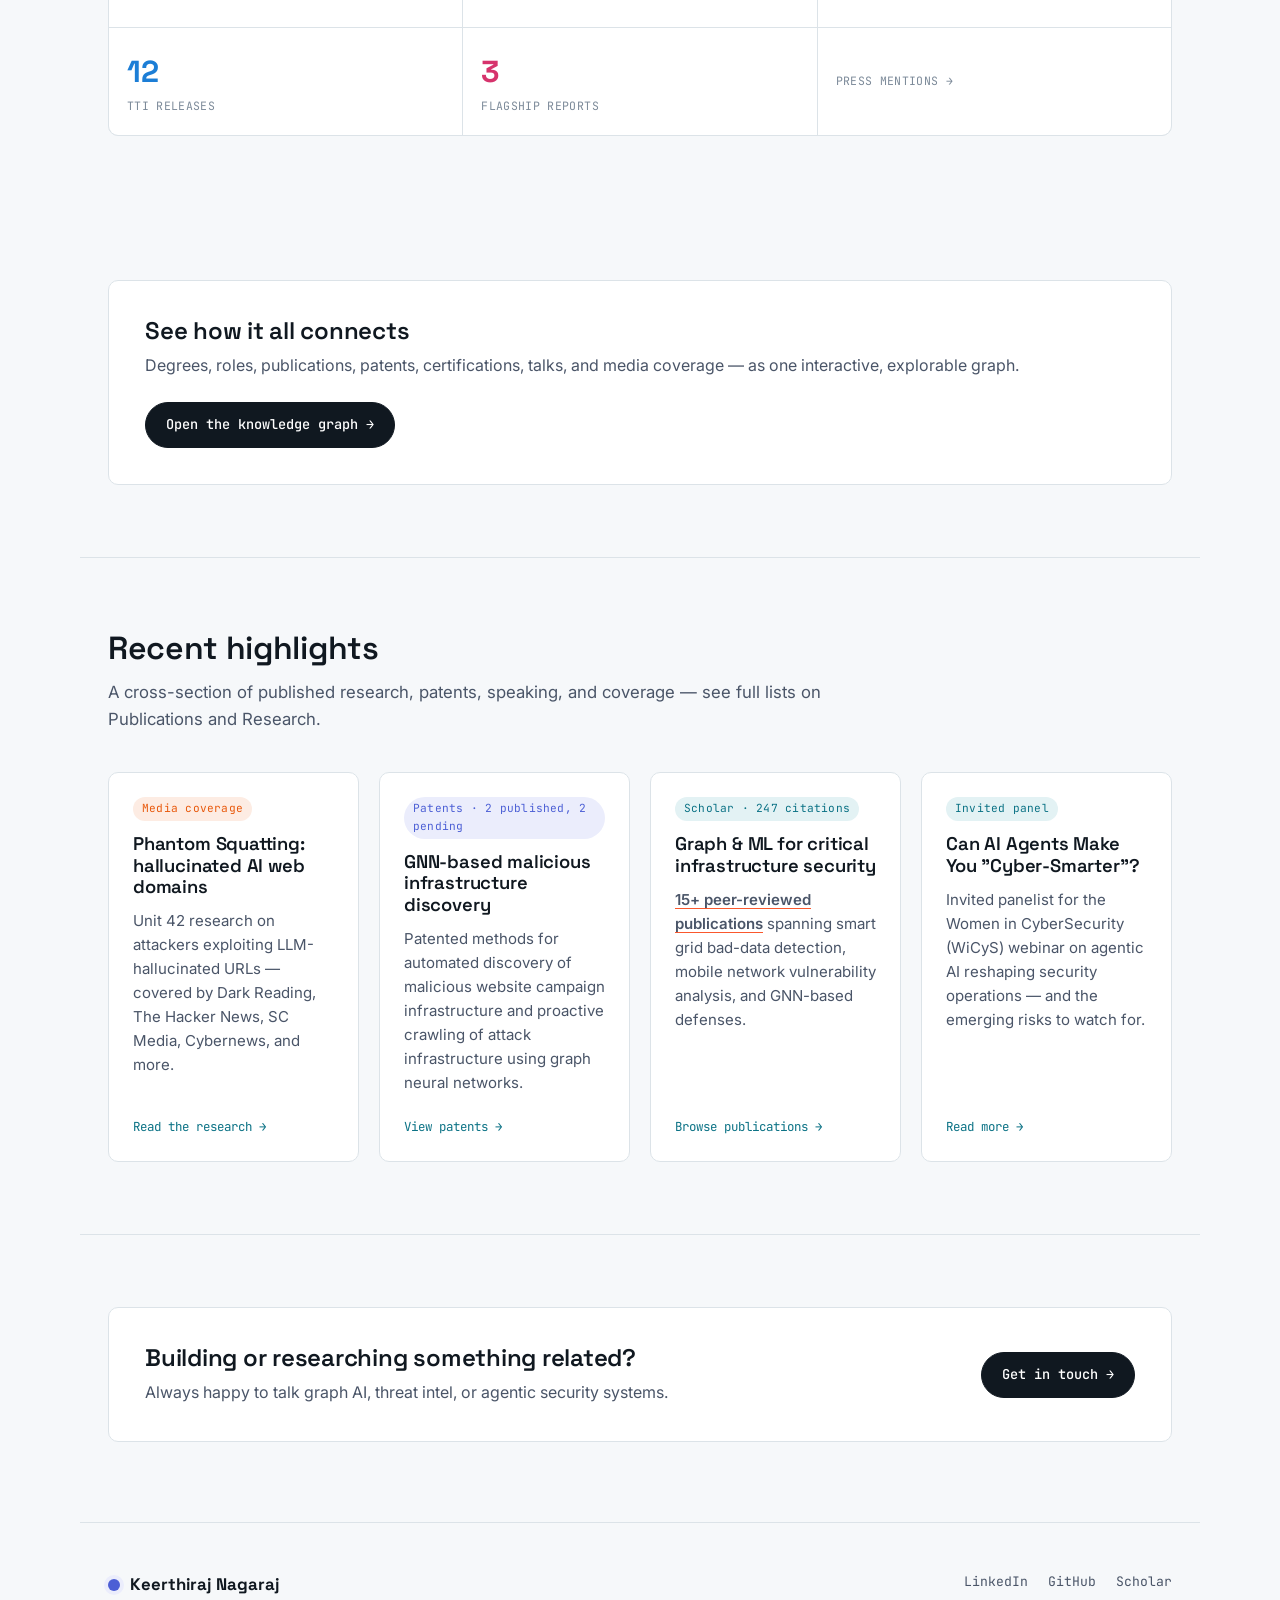
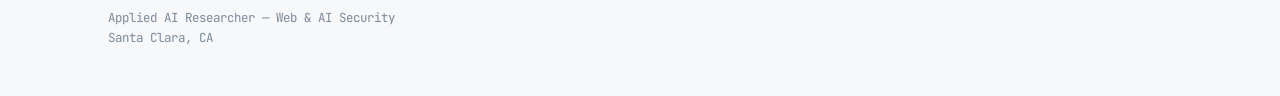
==== commit 57b326c9: "Replace stale hardcoded durations with static date ranges on career page The "4 yrs 2 mo" / "1 yr 3 " ====
--- a/index.html
+++ b/index.html
@@ -12,7 +12,7 @@
 <link rel="preconnect" href="https://fonts.googleapis.com">
 <link rel="preconnect" href="https://fonts.gstatic.com" crossorigin>
 <link href="https://fonts.googleapis.com/css2?family=Fraunces:opsz,wght@9..144,500..700&family=Space+Grotesk:wght@500;600;700&family=Inter:wght@400;500;600&family=JetBrains+Mono:wght@400;500&display=swap" rel="stylesheet">
-<link rel="stylesheet" href="css/style.css?v=7">
+<link rel="stylesheet" href="css/style.css?v=8">
 </head>
 <body class="page-home">
 
--- a/css/style.css
+++ b/css/style.css
@@ -466,6 +466,7 @@
   color: var(--ink);
   display: block;
 }
+.stat .num.num-date { font-size: 1.3rem; white-space: nowrap; }
 .stat .lbl {
   font-family: var(--font-mono);
   font-size: 0.72rem;
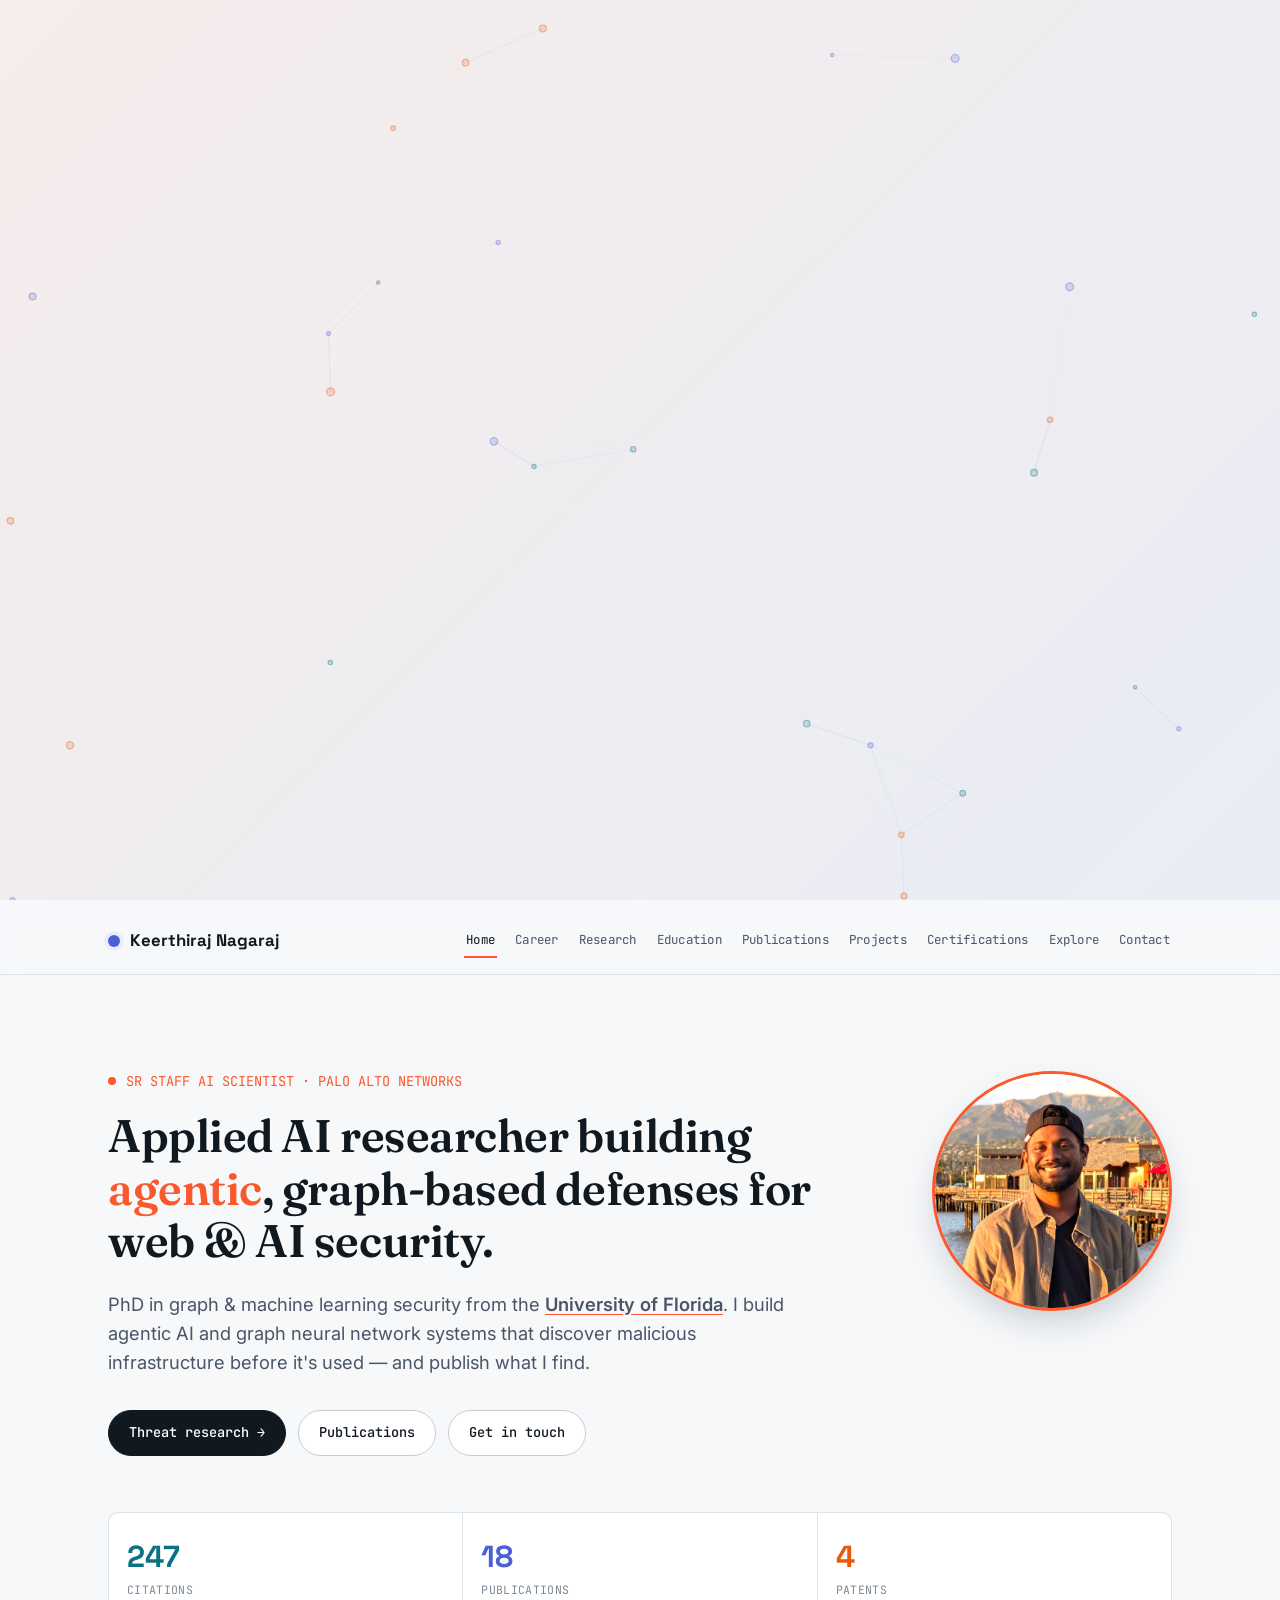
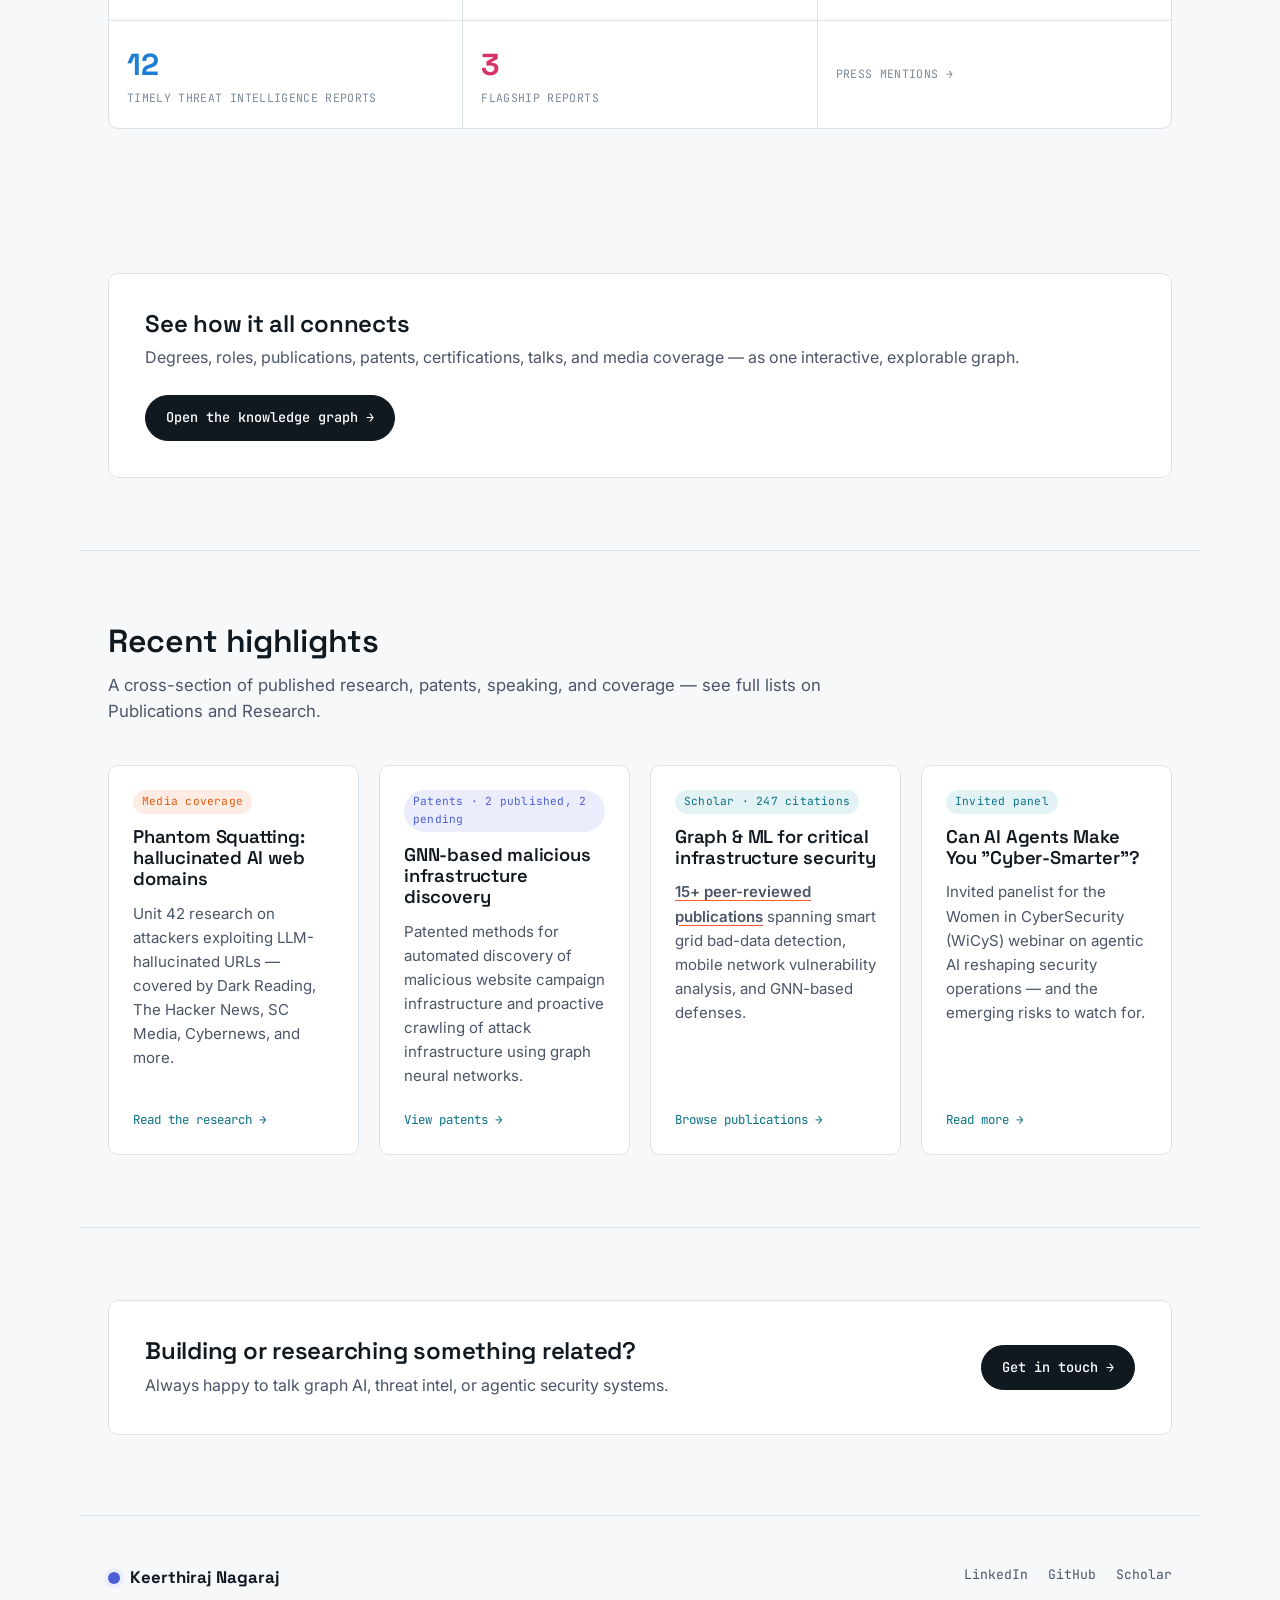
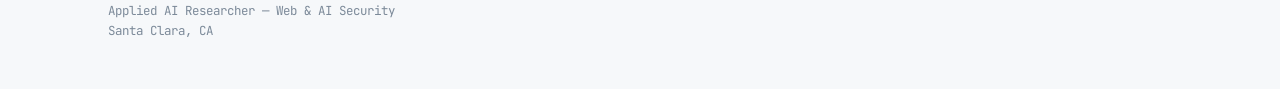
==== commit d8a50e0f: "Hyperlink Citations/Publications/Patents stats, rename TTI label - Citations, Publications, and Pate" ====
--- a/index.html
+++ b/index.html
@@ -12,7 +12,7 @@
 <link rel="preconnect" href="https://fonts.googleapis.com">
 <link rel="preconnect" href="https://fonts.gstatic.com" crossorigin>
 <link href="https://fonts.googleapis.com/css2?family=Fraunces:opsz,wght@9..144,500..700&family=Space+Grotesk:wght@500;600;700&family=Inter:wght@400;500;600&family=JetBrains+Mono:wght@400;500&display=swap" rel="stylesheet">
-<link rel="stylesheet" href="css/style.css?v=8">
+<link rel="stylesheet" href="css/style.css?v=9">
 </head>
 <body class="page-home">
 
@@ -58,10 +58,10 @@
       </div>
 
       <div class="stat-row">
-        <div class="stat stat-citations"><span class="num">247</span><span class="lbl">Citations</span></div>
-        <div class="stat stat-pubs"><span class="num">18</span><span class="lbl">Publications</span></div>
-        <div class="stat stat-patents"><span class="num">4</span><span class="lbl">Patents</span></div>
-        <a class="stat stat-tti" href="research.html#timely-threat-intel"><span class="num">12</span><span class="lbl">TTI Releases</span></a>
+        <a class="stat stat-citations" href="https://scholar.google.com/citations?hl=en&user=zA0x51YAAAAJ" target="_blank" rel="noopener"><span class="num">247</span><span class="lbl">Citations</span></a>
+        <a class="stat stat-pubs" href="publications.html"><span class="num">18</span><span class="lbl">Publications</span></a>
+        <a class="stat stat-patents" href="publications.html#patents"><span class="num">4</span><span class="lbl">Patents</span></a>
+        <a class="stat stat-tti" href="research.html#timely-threat-intel"><span class="num">12</span><span class="lbl">Timely Threat Intelligence Reports</span></a>
         <a class="stat stat-reports" href="research.html#flagship-research"><span class="num">3</span><span class="lbl">Flagship Reports</span></a>
         <a class="stat stat-media" href="research.html#press"><span class="lbl">Press mentions →</span></a>
       </div>
--- a/css/style.css
+++ b/css/style.css
@@ -474,20 +474,26 @@
   text-transform: uppercase;
   letter-spacing: 0.03em;
 }
-.stat-media, .stat-tti, .stat-reports {
+.stat-media, .stat-tti, .stat-reports, .stat-citations, .stat-pubs, .stat-patents {
   display: flex;
   flex-direction: column;
   justify-content: center;
   text-decoration: none;
   transition: background 0.15s;
 }
-.stat-media .lbl, .stat-tti .lbl, .stat-reports .lbl { transition: color 0.15s; }
+.stat-media .lbl, .stat-tti .lbl, .stat-reports .lbl, .stat-citations .lbl, .stat-pubs .lbl, .stat-patents .lbl { transition: color 0.15s; }
 .stat-media:hover { background: var(--paper); }
 .stat-media:hover .lbl { color: var(--teal); }
 .stat-tti:hover { background: var(--paper); }
 .stat-tti:hover .lbl { color: var(--sky); }
 .stat-reports:hover { background: var(--paper); }
 .stat-reports:hover .lbl { color: var(--coral); }
+.stat-citations:hover { background: var(--paper); }
+.stat-citations:hover .lbl { color: var(--teal); }
+.stat-pubs:hover { background: var(--paper); }
+.stat-pubs:hover .lbl { color: var(--violet); }
+.stat-patents:hover { background: var(--paper); }
+.stat-patents:hover .lbl { color: var(--amber); }
 @media (max-width: 700px) {
   .stat-row { grid-template-columns: repeat(2, 1fr); }
 }
